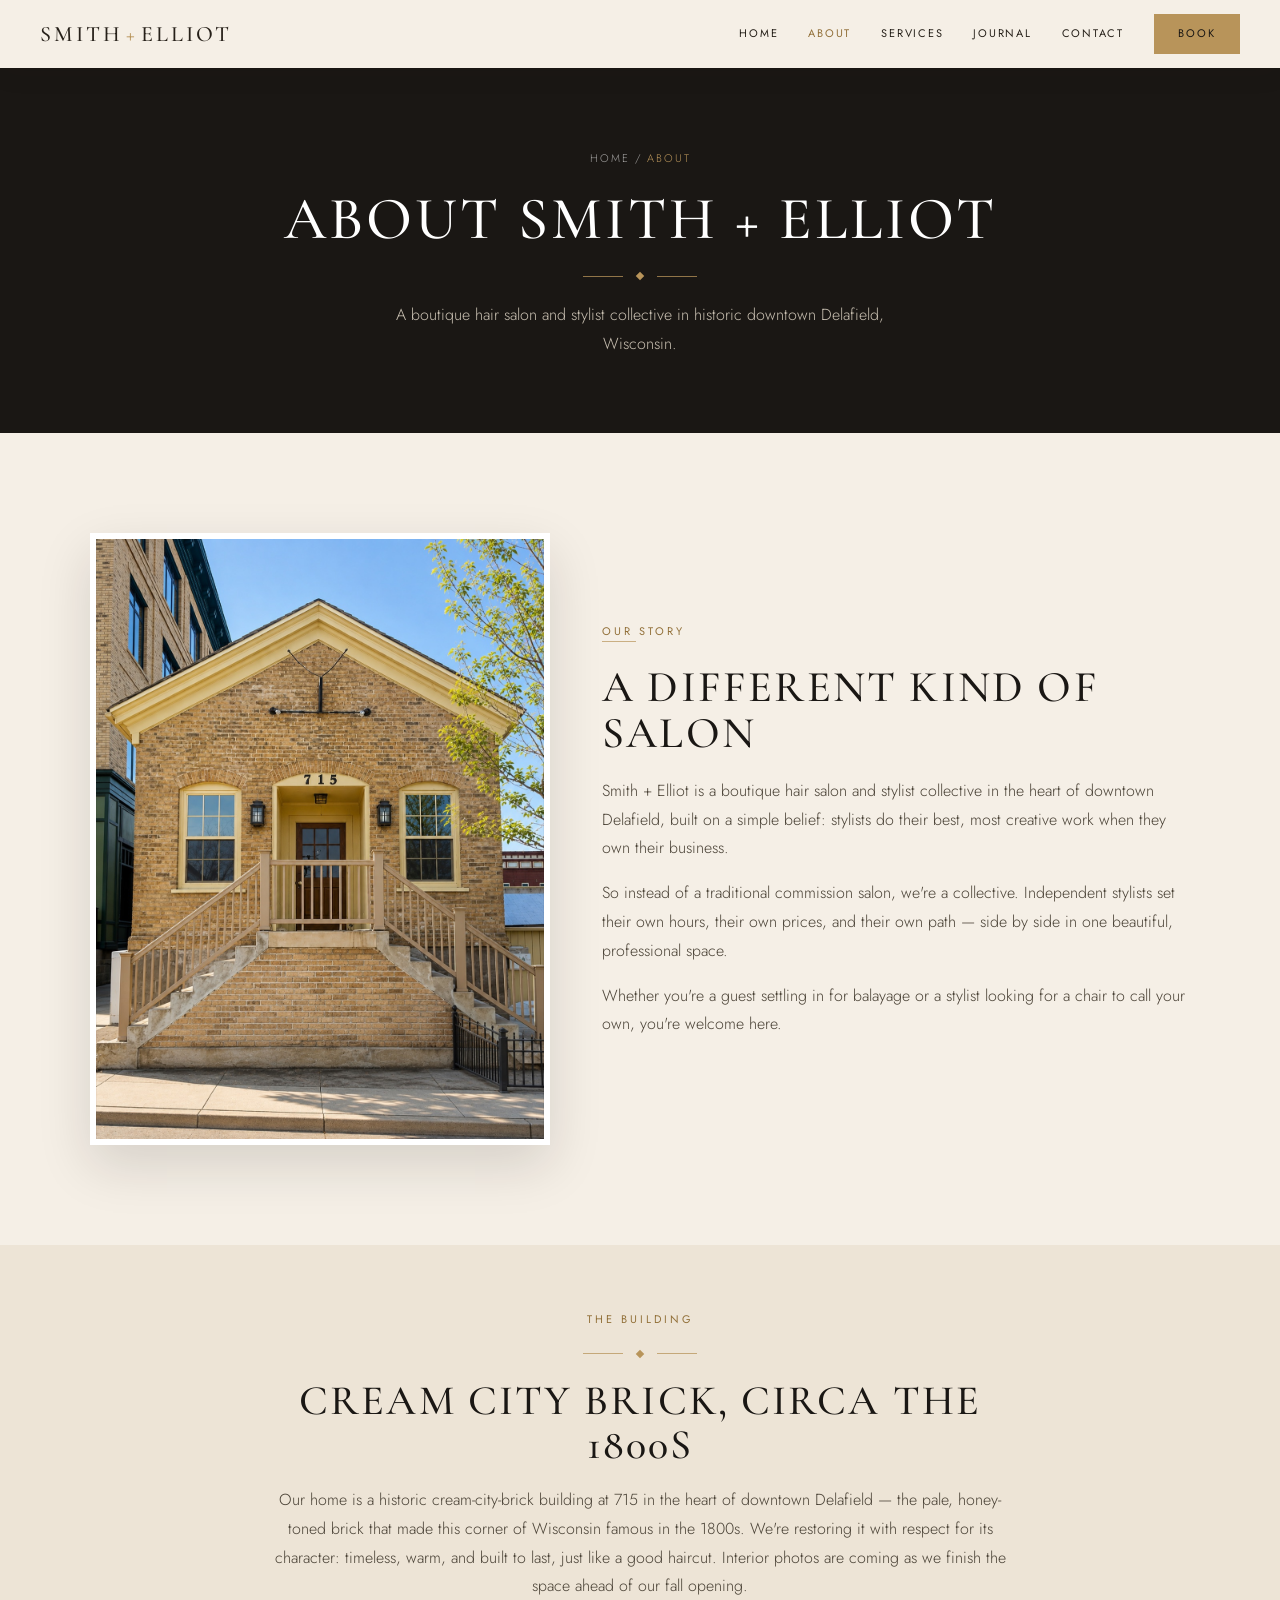
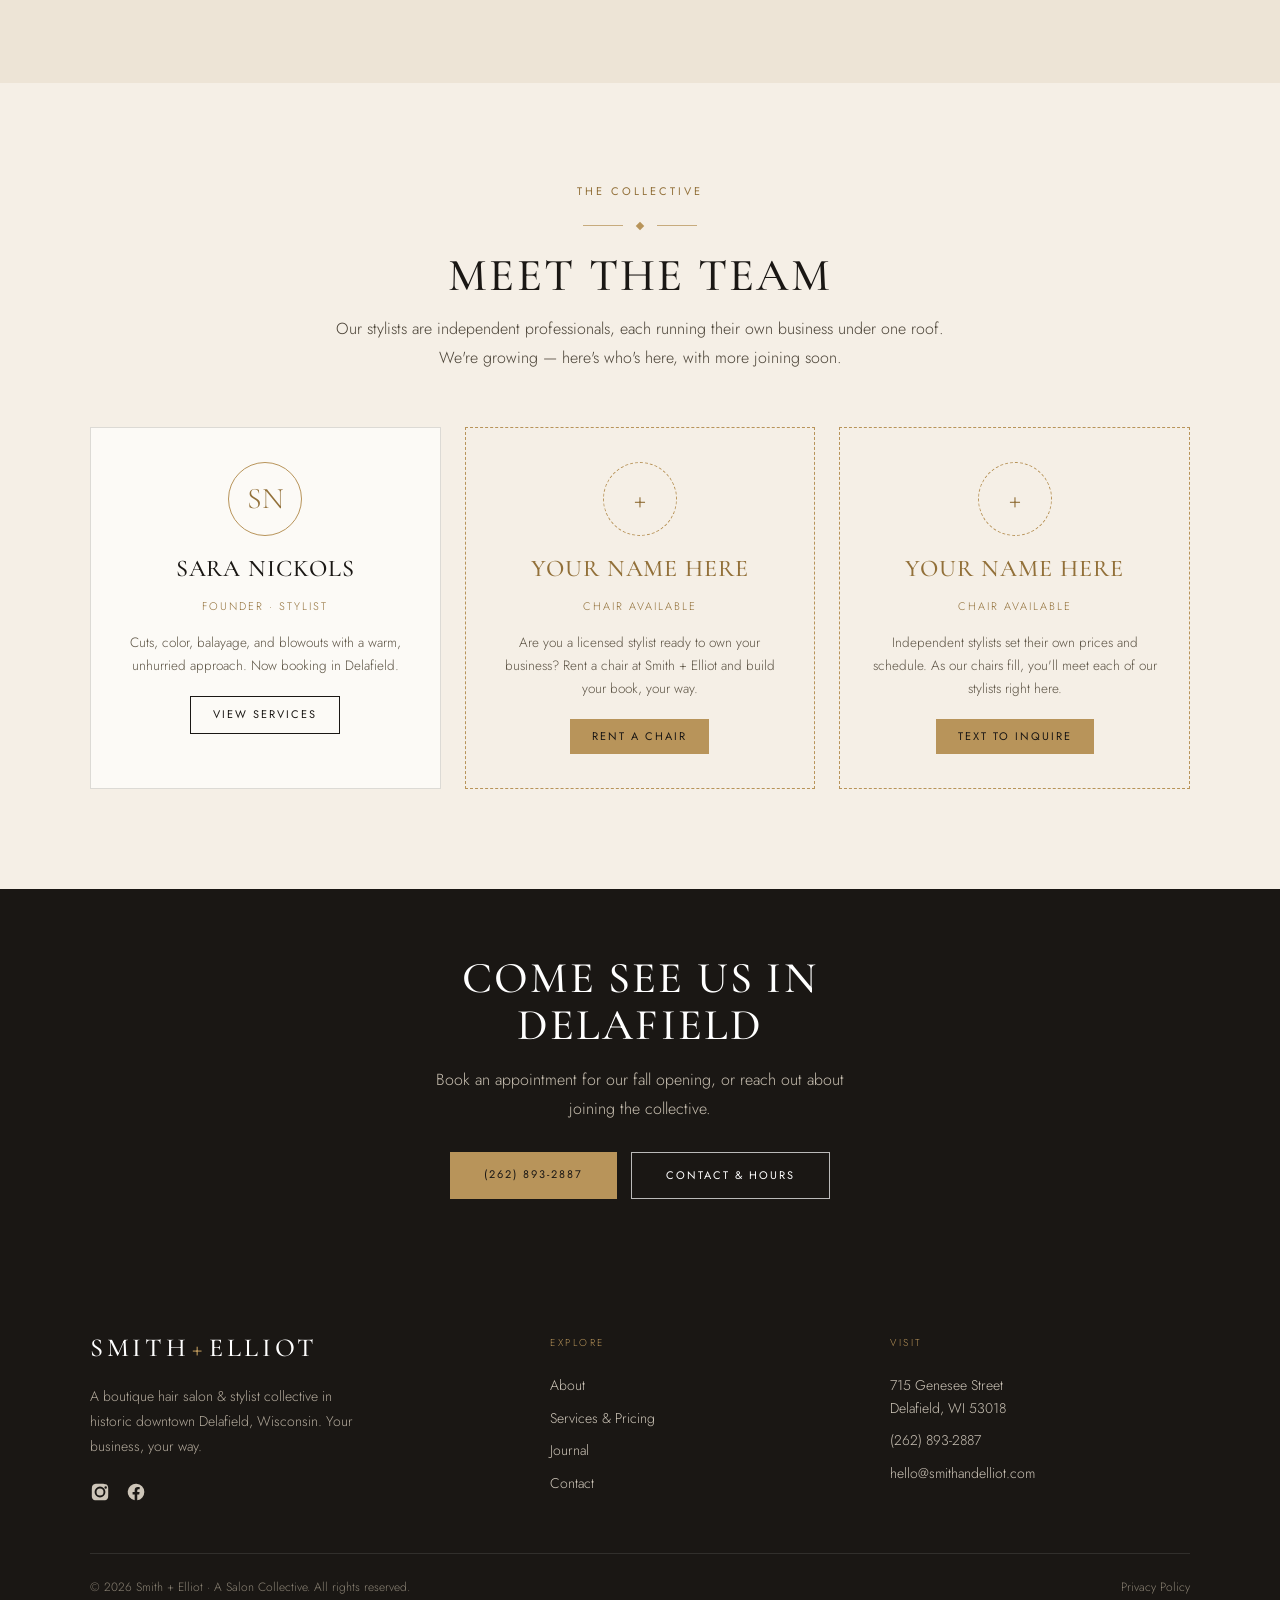
==== about.html @ cd4714ad "Launch Smith + Elliot salon website Boutique hair salon & stylist collective in Delafield, WI. - 6 p" ====
<!DOCTYPE html>
<html lang="en">
<head>
<meta charset="utf-8">
<meta name="viewport" content="width=device-width, initial-scale=1">

<title>About | Smith + Elliot Hair Salon &amp; Collective, Delafield WI</title>
<meta name="description" content="Meet Smith + Elliot, a hair salon &amp; stylist collective in downtown Delafield, WI. Founder Sara Nickols on the historic building, the vision, and renting a chair.">
<link rel="canonical" href="https://smithandelliot.com/about.html">
<meta name="theme-color" content="#1A1714">

<meta property="og:type" content="website">
<meta property="og:site_name" content="Smith + Elliot">
<meta property="og:title" content="About Smith + Elliot | Delafield Hair Salon &amp; Collective">
<meta property="og:description" content="Founder Sara Nickols on building a stylist collective in a restored 1800s cream-city-brick building in downtown Delafield, WI.">
<meta property="og:url" content="https://smithandelliot.com/about.html">
<meta property="og:image" content="https://smithandelliot.com/photos/salon-building-delafield.jpg">
<meta name="twitter:card" content="summary_large_image">
<meta name="twitter:title" content="About Smith + Elliot | Delafield Hair Salon">
<meta name="twitter:description" content="A stylist collective in a restored historic building in downtown Delafield, WI.">
<meta name="twitter:image" content="https://smithandelliot.com/photos/salon-building-delafield.jpg">

<link rel="icon" href="data:image/svg+xml,%3Csvg xmlns='http://www.w3.org/2000/svg' viewBox='0 0 32 32'%3E%3Crect width='32' height='32' fill='%231A1714'/%3E%3Ctext x='16' y='23' font-family='Georgia,serif' font-size='20' fill='%23B8945A' text-anchor='middle'%3ES%3C/text%3E%3C/svg%3E">

<link rel="preconnect" href="https://fonts.googleapis.com">
<link rel="preconnect" href="https://fonts.gstatic.com" crossorigin>
<link href="https://fonts.googleapis.com/css2?family=Cormorant+Garamond:ital,wght@0,400;0,500;0,600;1,400;1,500&family=Jost:wght@300;400;500&display=swap" rel="stylesheet">
<link rel="stylesheet" href="styles.css">

<script type="application/ld+json">
{ "@context":"https://schema.org","@type":"BreadcrumbList","itemListElement":[
  {"@type":"ListItem","position":1,"name":"Home","item":"https://smithandelliot.com/"},
  {"@type":"ListItem","position":2,"name":"About","item":"https://smithandelliot.com/about.html"}]}
</script>
<script type="application/ld+json">
{ "@context":"https://schema.org","@type":"AboutPage",
  "mainEntity":{"@type":"HairSalon","name":"Smith + Elliot","url":"https://smithandelliot.com/",
    "description":"A boutique hair salon and stylist collective in historic downtown Delafield, WI."}}
</script>

<style>
  .page-hero { background:var(--black); color:#fff; text-align:center; padding:150px 0 74px; }
</style>
</head>
<body>
<a href="#main" class="skip-link">Skip to content</a>

<!-- NAV -->
<nav id="site-nav" class="solid" aria-label="Primary">
  <a href="index.html" class="wordmark" style="font-size:22px;" aria-label="Smith and Elliot home">Smith<span class="plus">+</span>Elliot</a>
  <div class="desktop-nav" style="display:flex; align-items:center; gap:30px;">
    <a href="index.html" class="nav-link">Home</a>
    <a href="about.html" class="nav-link active">About</a>
    <a href="services.html" class="nav-link">Services</a>
    <a href="blog.html" class="nav-link">Journal</a>
    <a href="contact.html" class="nav-link">Contact</a>
    <a href="contact.html" class="btn btn-gold" style="padding:11px 24px;">Book</a>
  </div>
  <button class="mobile-trigger hamburger nav-icon" onclick="toggleMenu()" aria-label="Open menu" style="display:none;"><span></span><span></span><span></span></button>
</nav>
<div id="mobile-menu">
  <button class="hamburger" onclick="closeMenu()" aria-label="Close menu" style="position:absolute; top:22px; right:22px;"><span style="transform:rotate(45deg) translate(3px,4px)"></span><span style="opacity:0"></span><span style="transform:rotate(-45deg) translate(3px,-4px)"></span></button>
  <a href="index.html" class="nav-link" onclick="closeMenu()">Home</a>
  <a href="about.html" class="nav-link" onclick="closeMenu()">About</a>
  <a href="services.html" class="nav-link" onclick="closeMenu()">Services</a>
  <a href="blog.html" class="nav-link" onclick="closeMenu()">Journal</a>
  <a href="contact.html" class="nav-link" onclick="closeMenu()">Contact</a>
  <a href="contact.html" class="btn btn-gold" onclick="closeMenu()">Book</a>
</div>

<main id="main">

<!-- PAGE HERO -->
<header class="page-hero">
  <div class="section-wrap">
    <nav aria-label="Breadcrumb" style="font-size:11px; letter-spacing:2px; text-transform:uppercase; color:rgba(255,255,255,0.6); margin-bottom:20px;">
      <a href="index.html" style="color:rgba(255,255,255,0.6); text-decoration:none;">Home</a> <span aria-hidden="true">/</span> <span aria-current="page" style="color:var(--gold);">About</span>
    </nav>
    <h1 class="display" style="font-size:clamp(34px,5.5vw,60px);">About Smith + Elliot</h1>
    <div class="diamond-rule center"><span class="dot"></span></div>
    <p style="max-width:56ch; margin:0 auto; color:#c9c0b2; font-size:16px; line-height:1.8;">A boutique hair salon and stylist collective in historic downtown Delafield, Wisconsin.</p>
  </div>
</header>

<!-- STORY -->
<section class="section-pad" style="background:var(--cream);">
  <div class="section-wrap">
    <div class="split-wrap fade-up">
      <div class="split-img" style="width:100%;">
        <img src="photos/salon-building-delafield.jpg" alt="The restored 1800s cream-city-brick building at 715 that houses Smith + Elliot salon in Delafield, WI" width="560" height="750" loading="lazy" style="width:100%; height:auto; border:6px solid #fff; box-shadow:0 20px 50px rgba(26,23,20,0.14);">
      </div>
      <div class="split-text">
        <span class="sup">Our Story</span>
        <div class="gold-rule"></div>
        <h2 class="display" style="font-size:clamp(28px,4vw,44px); color:var(--black);">A Different Kind of Salon</h2>
        <p class="lead" style="margin-top:20px;">Smith + Elliot is a boutique hair salon and stylist collective in the heart of downtown Delafield, built on a simple belief: stylists do their best, most creative work when they own their business.</p>
        <p class="lead">So instead of a traditional commission salon, we're a collective. Independent stylists set their own hours, their own prices, and their own path — side by side in one beautiful, professional space.</p>
        <p class="lead">Whether you're a guest settling in for balayage or a stylist looking for a chair to call your own, you're welcome here.</p>
      </div>
    </div>
  </div>
</section>

<!-- BUILDING / VISION -->
<section class="section-pad-sm" style="background:var(--cream-alt);">
  <div class="section-wrap fade-up" style="max-width:820px; text-align:center;">
    <span class="sup">The Building</span>
    <div class="diamond-rule center"><span class="dot"></span></div>
    <h2 class="display" style="font-size:clamp(26px,3.8vw,42px); color:var(--black);">Cream City Brick, Circa the 1800s</h2>
    <p class="lead" style="margin-top:18px;">Our home is a historic cream-city-brick building at 715 in the heart of downtown Delafield — the pale, honey-toned brick that made this corner of Wisconsin famous in the 1800s. We're restoring it with respect for its character: timeless, warm, and built to last, just like a good haircut. Interior photos are coming as we finish the space ahead of our fall opening.</p>
  </div>
</section>

<!-- MEET THE TEAM -->
<section class="section-pad" style="background:var(--cream);">
  <div class="section-wrap">
    <div style="text-align:center; max-width:640px; margin:0 auto 54px;" class="fade-up">
      <span class="sup">The Collective</span>
      <div class="diamond-rule center"><span class="dot"></span></div>
      <h2 class="display" style="font-size:clamp(28px,4.2vw,46px); color:var(--black);">Meet the Team</h2>
      <p class="lead" style="margin-top:16px;">Our stylists are independent professionals, each running their own business under one roof. We're growing — here's who's here, with more joining soon.</p>
    </div>
    <div class="team-grid fade-up">
      <div class="team-card">
        <div class="team-monogram">SN</div>
        <h3>Sara Nickols</h3>
        <span class="role">Founder · Stylist</span>
        <p>Cuts, color, balayage, and blowouts with a warm, unhurried approach. Now booking in Delafield.</p>
        <a href="services.html" class="btn btn-outline-dark" style="margin-top:18px; padding:9px 22px;">View Services</a>
      </div>
      <div class="team-card available">
        <div class="team-monogram" style="border-style:dashed;">+</div>
        <h3 style="color:var(--gold-deep);">Your Name Here</h3>
        <span class="role">Chair Available</span>
        <p>Are you a licensed stylist ready to own your business? Rent a chair at Smith + Elliot and build your book, your way.</p>
        <a href="index.html#chairs" class="btn btn-gold" style="margin-top:18px; padding:9px 22px;">Rent a Chair</a>
      </div>
      <div class="team-card available">
        <div class="team-monogram" style="border-style:dashed;">+</div>
        <h3 style="color:var(--gold-deep);">Your Name Here</h3>
        <span class="role">Chair Available</span>
        <p>Independent stylists set their own prices and schedule. As our chairs fill, you'll meet each of our stylists right here.</p>
        <a href="tel:+12628932887" class="btn btn-gold" style="margin-top:18px; padding:9px 22px;">Text to Inquire</a>
      </div>
    </div>
  </div>
</section>

<!-- CTA -->
<section class="section-pad-sm" style="background:var(--black); color:#e7e0d3; text-align:center;">
  <div class="section-wrap fade-up" style="max-width:680px;">
    <h2 class="display" style="font-size:clamp(26px,4vw,44px); color:#fff;">Come See Us in Delafield</h2>
    <p style="color:#c9c0b2; font-size:16px; line-height:1.85; margin:16px auto 28px; max-width:50ch;">Book an appointment for our fall opening, or reach out about joining the collective.</p>
    <div style="display:flex; gap:14px; flex-wrap:wrap; justify-content:center;">
      <a href="tel:+12628932887" class="btn btn-gold">(262) 893-2887</a>
      <a href="contact.html" class="btn btn-outline-white">Contact &amp; Hours</a>
    </div>
  </div>
</section>

</main>

<!-- FOOTER -->
<footer class="site-footer">
  <div class="section-wrap" style="padding-top:70px; padding-bottom:40px;">
    <div class="footer-grid">
      <div>
        <span class="wordmark" style="font-size:26px; color:#fff;">Smith<span class="plus">+</span>Elliot</span>
        <p style="margin-top:20px; font-size:14px; line-height:1.8; color:#b3aa9c; max-width:34ch;">A boutique hair salon &amp; stylist collective in historic downtown Delafield, Wisconsin. Your business, your way.</p>
        <div style="display:flex; gap:16px; margin-top:22px;">
          <a href="https://www.instagram.com/" target="_blank" rel="noopener" aria-label="Instagram"><svg width="20" height="20" viewBox="0 0 24 24" fill="currentColor"><path d="M12 2.2c3.2 0 3.6 0 4.9.07 1.2.06 1.8.25 2.2.42.6.22 1 .48 1.4.9.4.4.7.8.9 1.4.17.4.36 1 .42 2.2.06 1.3.07 1.7.07 4.9s0 3.6-.07 4.9c-.06 1.2-.25 1.8-.42 2.2-.22.6-.48 1-.9 1.4-.4.4-.8.7-1.4.9-.4.17-1 .36-2.2.42-1.3.06-1.7.07-4.9.07s-3.6 0-4.9-.07c-1.2-.06-1.8-.25-2.2-.42-.6-.22-1-.48-1.4-.9-.4-.4-.7-.8-.9-1.4-.17-.4-.36-1-.42-2.2C2.2 15.6 2.2 15.2 2.2 12s0-3.6.07-4.9c.06-1.2.25-1.8.42-2.2.22-.6.48-1 .9-1.4.4-.4.8-.7 1.4-.9.4-.17 1-.36 2.2-.42C8.4 2.2 8.8 2.2 12 2.2Zm0 3.3A6.5 6.5 0 1 0 18.5 12 6.5 6.5 0 0 0 12 5.5Zm0 10.7A4.2 4.2 0 1 1 16.2 12 4.2 4.2 0 0 1 12 16.2Zm6.8-11a1.5 1.5 0 1 0 1.5 1.5 1.5 1.5 0 0 0-1.5-1.5Z"/></svg></a>
          <a href="https://www.facebook.com/" target="_blank" rel="noopener" aria-label="Facebook"><svg width="20" height="20" viewBox="0 0 24 24" fill="currentColor"><path d="M22 12a10 10 0 1 0-11.6 9.9v-7H7.9V12h2.5V9.8c0-2.5 1.5-3.9 3.8-3.9 1.1 0 2.2.2 2.2.2v2.5h-1.3c-1.2 0-1.6.75-1.6 1.5V12h2.8l-.45 2.9h-2.35v7A10 10 0 0 0 22 12Z"/></svg></a>
        </div>
      </div>
      <div>
        <div class="footer-heading">Explore</div>
        <a href="about.html" class="footer-link">About</a>
        <a href="services.html" class="footer-link">Services &amp; Pricing</a>
        <a href="blog.html" class="footer-link">Journal</a>
        <a href="contact.html" class="footer-link">Contact</a>
      </div>
      <div>
        <div class="footer-heading">Visit</div>
        <a href="https://maps.google.com/?q=715+Genesee+Street+Delafield+WI+53018" target="_blank" rel="noopener" class="footer-link">715 Genesee Street<br>Delafield, WI 53018</a>
        <a href="tel:+12628932887" class="footer-link">(262) 893-2887</a>
        <a href="mailto:hello@smithandelliot.com" class="footer-link">hello@smithandelliot.com</a>
      </div>
    </div>
    <div style="border-top:1px solid rgba(255,255,255,0.1); margin-top:44px; padding-top:24px; display:flex; flex-wrap:wrap; gap:12px; justify-content:space-between; font-size:12px; color:#8a8274;">
      <span>© 2026 Smith + Elliot · A Salon Collective. All rights reserved.</span>
      <a href="privacy.html" style="color:#8a8274;">Privacy Policy</a>
    </div>
  </div>
</footer>

<script src="main.js"></script>
</body>
</html>
---- styles.css ----
/* ═══════════════════════════════════════════════════════════
   SMITH + ELLIOT — A Salon Collective · Delafield, WI
   Shared stylesheet. Palette: black + antique gold + warm cream,
   forest green secondary. Fonts: Cormorant Garamond + Jost.
   ═══════════════════════════════════════════════════════════ */

/* ═══ TOKENS ═══ */
:root {
  --black:     #1A1714;  /* warm near-black — sign panel, nav, footer */
  --ink:       #262019;  /* body text (warm charcoal) */
  --gold:      #B8945A;  /* antique brushed gold — accents, rules */
  --gold-deep: #927039;  /* darker gold for text on light (contrast) */
  --forest:    #2C4034;  /* deep forest green — secondary dark sections */
  --navy:      #1E2A44;  /* classic navy — tertiary accent */
  --cream:     #F5EFE6;  /* warm cream page background */
  --cream-alt: #EDE4D6;  /* slightly deeper cream for alt sections */
  --brick:     #A9714B;  /* earthy terracotta accent (sparing) */
  --muted:     #837A6C;  /* muted taupe */
  --line:      rgba(26,23,20,0.14);
  --white:     #FCFAF6;
}

/* ═══ RESET ═══ */
*, *::before, *::after { box-sizing: border-box; }
html { scroll-behavior: smooth; }
body {
  font-family: 'Jost', sans-serif;
  font-weight: 300;
  color: var(--ink);
  overflow-x: hidden;
  margin: 0;
  background: var(--cream);
  line-height: 1.6;
}
img { max-width: 100%; display: block; }
a { color: inherit; }

/* Visible focus for keyboard users (a11y) */
a:focus-visible, button:focus-visible {
  outline: 2px solid var(--gold);
  outline-offset: 3px;
}

/* ═══ TYPOGRAPHY ═══ */
.sup {
  font-family: 'Jost', sans-serif;
  font-weight: 400;
  font-size: 11px;
  text-transform: uppercase;
  letter-spacing: 3px;
  display: block;
  color: var(--gold-deep);
}
.display {
  font-family: 'Cormorant Garamond', serif;
  font-weight: 500;
  text-transform: uppercase;
  line-height: 1.06;
  letter-spacing: 0.05em;
  margin: 0;
}
.display-italic {
  font-family: 'Cormorant Garamond', serif;
  font-style: italic;
  font-weight: 400;
  line-height: 1.2;
  margin: 0;
}
.lead {
  font-size: 16px;
  line-height: 1.8;
  color: #4a4236;
}
p { margin: 0 0 1em; }

/* ═══ WORDMARK (text logo) ═══ */
.wordmark {
  font-family: 'Cormorant Garamond', serif;
  font-weight: 500;
  text-transform: uppercase;
  letter-spacing: 0.14em;
  line-height: 1;
  text-decoration: none;
  white-space: nowrap;
}
.wordmark .plus { color: var(--gold); font-weight: 500; padding: 0 0.12em; }
.wordmark small {
  display: block;
  font-family: 'Jost', sans-serif;
  font-weight: 400;
  font-size: 0.30em;
  letter-spacing: 0.42em;
  text-transform: uppercase;
  margin-top: 0.55em;
  text-indent: 0.42em;
  color: var(--gold-deep);
}

/* ═══ DIAMOND DIVIDER (brand motif ◆) ═══ */
.diamond-rule {
  display: flex;
  align-items: center;
  gap: 14px;
  margin: 22px 0;
}
.diamond-rule::before,
.diamond-rule::after {
  content: "";
  height: 1px;
  flex: 0 0 40px;
  background: var(--gold);
  opacity: 0.75;
}
.diamond-rule.center { justify-content: center; }
.diamond-rule .dot {
  width: 6px; height: 6px;
  background: var(--gold);
  transform: rotate(45deg);
  flex: 0 0 auto;
}
/* short standalone gold rule */
.gold-rule { width: 34px; height: 1px; background: var(--gold); opacity: 0.7; margin-bottom: 22px; }

/* ═══ BUTTONS ═══ */
.btn {
  display: inline-block;
  font-family: 'Jost', sans-serif;
  font-weight: 400;
  font-size: 11px;
  text-transform: uppercase;
  letter-spacing: 2px;
  padding: 14px 34px;
  transition: all 0.22s ease;
  cursor: pointer;
  text-decoration: none;
  border: none;
  border-radius: 0;
}
.btn-dark          { background: var(--black); color: #fff; }
.btn-dark:hover    { background: #000; }
.btn-gold          { background: var(--gold); color: var(--black); }
.btn-gold:hover    { background: #a37f45; color: #fff; }
.btn-forest        { background: var(--forest); color: #fff; }
.btn-forest:hover  { background: #223226; }
.btn-outline-dark  { border: 1.5px solid var(--black); color: var(--black); }
.btn-outline-dark:hover { background: var(--black); color: #fff; }
.btn-outline-gold  { border: 1.5px solid var(--gold); color: var(--gold-deep); }
.btn-outline-gold:hover { background: var(--gold); color: var(--black); }
.btn-outline-white { border: 1.5px solid rgba(255,255,255,0.7); color: #fff; }
.btn-outline-white:hover { background: #fff; color: var(--black); }

/* ═══ NAV ═══ */
.nav-link {
  font-family: 'Jost', sans-serif;
  font-weight: 400;
  font-size: 11px;
  text-transform: uppercase;
  letter-spacing: 0.16em;
  color: var(--ink);
  text-decoration: none;
  transition: color 0.2s;
}
.nav-link:hover, .nav-link.active { color: var(--gold-deep); }

/* ═══ SERVICE CARD ═══ */
.service-card {
  background: var(--white);
  padding: 30px 26px;
  border: 1px solid var(--line);
  transition: border-color 0.25s, box-shadow 0.25s, transform 0.25s;
}
.service-card:hover {
  border-color: var(--gold);
  box-shadow: 0 14px 34px rgba(26,23,20,0.09);
  transform: translateY(-3px);
}
.service-card h3 {
  font-family: 'Cormorant Garamond', serif;
  font-weight: 500;
  font-size: 21px;
  text-transform: uppercase;
  letter-spacing: 0.05em;
  color: var(--black);
  margin: 0 0 10px;
}
.service-card p {
  font-family: 'Jost', sans-serif;
  font-weight: 300;
  font-size: 13.5px;
  line-height: 1.75;
  color: #5c5344;
  margin: 0;
}

/* ═══ PRICE LIST ═══ */
.price-list { list-style: none; margin: 0; padding: 0; }
.price-row {
  display: flex;
  align-items: baseline;
  gap: 10px;
  padding: 13px 0;
  border-bottom: 1px solid var(--line);
}
.price-row .name {
  font-family: 'Jost', sans-serif;
  font-weight: 400;
  font-size: 15px;
  color: var(--ink);
}
.price-row .dots { flex: 1; border-bottom: 1px dotted rgba(26,23,20,0.28); transform: translateY(-4px); }
.price-row .price {
  font-family: 'Cormorant Garamond', serif;
  font-weight: 600;
  font-size: 20px;
  color: var(--gold-deep);
  white-space: nowrap;
}
.price-note { font-size: 12.5px; color: var(--muted); font-style: italic; margin-top: 14px; }

/* ═══ FEATURE LIST (gold diamond bullets) ═══ */
.feature-list { list-style: none; margin: 0; padding: 0; }
.feature-list li {
  position: relative;
  padding: 0 0 14px 26px;
  font-size: 15px;
  line-height: 1.6;
}
.feature-list li::before {
  content: "";
  position: absolute;
  left: 2px; top: 9px;
  width: 7px; height: 7px;
  background: var(--gold);
  transform: rotate(45deg);
}

/* ═══ STYLIST / TEAM CARD ═══ */
.team-grid {
  display: grid;
  grid-template-columns: 1fr;
  gap: 24px;
}
@media (min-width: 640px) { .team-grid { grid-template-columns: repeat(2, 1fr); } }
@media (min-width: 960px) { .team-grid { grid-template-columns: repeat(3, 1fr); } }
.team-card {
  background: var(--white);
  border: 1px solid var(--line);
  padding: 34px 26px;
  text-align: center;
}
.team-card.available {
  background: transparent;
  border: 1px dashed var(--gold);
}
.team-card h3 {
  font-family: 'Cormorant Garamond', serif;
  font-weight: 500;
  font-size: 24px;
  text-transform: uppercase;
  letter-spacing: 0.04em;
  color: var(--black);
  margin: 14px 0 4px;
}
.team-card .role { font-size: 11px; text-transform: uppercase; letter-spacing: 2px; color: var(--gold-deep); }
.team-card p { font-size: 13.5px; line-height: 1.7; color: #5c5344; margin: 14px 0 0; }
.team-monogram {
  width: 74px; height: 74px; margin: 0 auto;
  border: 1px solid var(--gold);
  display: flex; align-items: center; justify-content: center;
  font-family: 'Cormorant Garamond', serif; font-size: 30px; color: var(--gold-deep);
  border-radius: 50%;
}

/* ═══ MARQUEE ═══ */
@keyframes marquee { 0% { transform: translateX(0) } 100% { transform: translateX(-50%) } }
.marquee-track { display: flex; white-space: nowrap; animation: marquee 30s linear infinite; }
.marquee-item {
  font-family: 'Cormorant Garamond', serif;
  font-weight: 400;
  font-style: italic;
  font-size: 16px;
  text-transform: uppercase;
  letter-spacing: 2px;
  padding: 0 22px;
  color: var(--gold);
}
.marquee-item .sep { color: rgba(184,148,90,0.5); }

/* ═══ ANIMATIONS ═══ */
@keyframes bounce-y {
  0%,100% { transform: translateX(-50%) translateY(0) }
  50%     { transform: translateX(-50%) translateY(8px) }
}
.fade-up { opacity: 0; transform: translateY(24px); transition: opacity 0.7s ease, transform 0.7s ease; }
.fade-up.visible { opacity: 1; transform: translateY(0); }
@media (prefers-reduced-motion: reduce) {
  .fade-up { opacity: 1; transform: none; transition: none; }
  .marquee-track { animation: none; }
  html { scroll-behavior: auto; }
}

/* ═══ SECTION SHELL ═══ */
.section-wrap { max-width: 1180px; margin: 0 auto; padding: 0 40px; }
.section-pad { padding: 100px 0; }
.section-pad-sm { padding: 66px 0; }
@media (max-width: 640px) {
  .section-wrap { padding: 0 22px; }
  .section-pad { padding: 68px 0; }
}

/* ═══ FLEX SPLIT (image + text) ═══ */
.split-wrap { display: flex; flex-direction: column; gap: 52px; align-items: flex-start; }
@media (min-width: 768px) {
  .split-wrap { flex-direction: row; align-items: center; }
  .split-wrap.reverse { flex-direction: row-reverse; }
  .split-img { max-width: 460px !important; flex-shrink: 0; }
  .split-text { flex: 1; }
}

/* ═══ GALLERY GRID ═══ */
.gallery-grid { display: grid; grid-template-columns: repeat(2, 1fr); gap: 8px; }
@media (min-width: 640px) { .gallery-grid { grid-template-columns: repeat(3, 1fr); } }
.gallery-item { aspect-ratio: 1; overflow: hidden; background: var(--cream-alt); }
.gallery-item img { width: 100%; height: 100%; object-fit: cover; transition: transform 0.5s ease; }
.gallery-item:hover img { transform: scale(1.05); }

/* ═══ RESPONSIVE NAV ═══ */
@media (max-width: 860px) {
  .desktop-nav { display: none !important; }
  .mobile-trigger { display: flex !important; }
}
@media (min-width: 861px) {
  .mobile-trigger { display: none !important; }
  #mobile-menu { display: none !important; }
}

/* ═══ SCREEN-READER ONLY ═══ */
.sr-only {
  position: absolute; width: 1px; height: 1px;
  padding: 0; margin: -1px; overflow: hidden;
  clip: rect(0,0,0,0); white-space: nowrap; border: 0;
}
.skip-link {
  position: absolute; left: 12px; top: -46px;
  background: var(--black); color: #fff; padding: 10px 18px;
  font-family: 'Jost', sans-serif; font-size: 12px; letter-spacing: 1px;
  text-transform: uppercase; text-decoration: none; z-index: 300;
  transition: top 0.2s;
}
.skip-link:focus { top: 12px; }

/* ═══ SITE NAV ═══ */
#site-nav {
  position: fixed; top: 0; left: 0; right: 0; z-index: 200;
  display: flex; align-items: center; justify-content: space-between;
  padding: 20px 40px;
  transition: background 0.3s ease, padding 0.3s ease, box-shadow 0.3s ease;
  background: transparent;
}
#site-nav.scrolled, #site-nav.solid {
  background: var(--cream);
  box-shadow: 0 1px 0 var(--line), 0 8px 24px rgba(26,23,20,0.06);
  padding-top: 14px; padding-bottom: 14px;
}
/* Light text when transparent over a dark hero */
#site-nav.over-hero .nav-link,
#site-nav.over-hero .wordmark { color: #fff; }
#site-nav.over-hero .wordmark small { color: rgba(255,255,255,0.75); }
#site-nav.over-hero .nav-icon { color: #fff; }
#site-nav.over-hero.scrolled .nav-link,
#site-nav.over-hero.scrolled .wordmark { color: var(--ink); }
#site-nav.over-hero.scrolled .wordmark small { color: var(--gold-deep); }
#site-nav.over-hero.scrolled .nav-icon { color: var(--ink); }
.nav-icon { color: var(--ink); transition: color 0.2s, opacity 0.2s; opacity: 0.85; }
.nav-icon:hover { opacity: 1; color: var(--gold-deep); }
.nav-spacer { height: 74px; }
@media (max-width: 640px) { #site-nav { padding: 16px 22px; } }

/* Mobile menu panel */
#mobile-menu {
  position: fixed; top: 0; left: 0; right: 0; bottom: 0; z-index: 199;
  background: var(--cream);
  display: none;
  flex-direction: column; align-items: center; justify-content: center; gap: 26px;
  padding: 40px;
}
#mobile-menu a.nav-link { font-size: 15px; letter-spacing: 0.2em; }
.hamburger { background: none; border: none; cursor: pointer; padding: 6px; display: flex; flex-direction: column; gap: 5px; }
.hamburger span { width: 24px; height: 2px; background: currentColor; display: block; }

/* ═══ FOOTER ═══ */
.site-footer { background: var(--black); color: #cdc5b8; }
.site-footer a { color: #cdc5b8; text-decoration: none; transition: color 0.2s; }
.site-footer a:hover { color: var(--gold); }
.footer-grid { display: grid; grid-template-columns: 1fr; gap: 40px; }
@media (min-width: 768px) { .footer-grid { grid-template-columns: 1.4fr 1fr 1fr; } }
.footer-heading { font-family: 'Jost', sans-serif; font-size: 10px; text-transform: uppercase; letter-spacing: 2.5px; color: var(--gold); margin-bottom: 18px; }
.footer-link { display: block; font-size: 14px; padding: 5px 0; }

/* ═══ BLOG ARTICLE ═══ */
.article { max-width: 760px; margin: 0 auto; }
.article > p { font-size: 17px; line-height: 1.85; color: #3f382e; margin: 0 0 1.3em; }
.article h2 {
  font-family: 'Cormorant Garamond', serif; font-weight: 500;
  font-size: clamp(26px, 3.4vw, 34px); color: var(--black);
  letter-spacing: 0.01em; margin: 52px 0 6px;
}
.article h2 + .gold-rule { margin-bottom: 20px; }
.article h3 { font-family:'Jost',sans-serif; font-weight:500; font-size:18px; color:var(--black); margin:30px 0 8px; }
.article ul, .article ol { padding-left: 22px; margin: 0 0 1.3em; }
.article li { font-size: 17px; line-height: 1.8; color: #3f382e; margin-bottom: 8px; }
.article strong { color: var(--black); font-weight: 500; }
.article a { color: var(--gold-deep); text-decoration: underline; text-underline-offset: 2px; }
.article figure { margin: 32px 0; }
.article figure img { width: 100%; height: auto; border: 5px solid #fff; box-shadow: 0 16px 40px rgba(26,23,20,0.12); }
.article figcaption { font-size: 12px; color: var(--muted); font-style: italic; margin-top: 8px; text-align: center; }
.snippet-block {
  background: var(--cream-alt); border-left: 3px solid var(--gold);
  padding: 22px 26px; margin: 0 0 34px; font-size: 17px; line-height: 1.8; color: #3f382e;
}
.faq-item { border-bottom: 1px solid var(--line); padding: 22px 0; }
.faq-item h3 { margin: 0 0 8px; font-family:'Cormorant Garamond',serif; font-weight:600; font-size:21px; color:var(--black); }
.faq-item p { margin: 0; font-size: 16px; line-height: 1.8; color: #4a4236; }
.article-cta { background: var(--forest); color: #eae3d4; text-align: center; padding: 48px 30px; margin-top: 56px; }

/* ═══ CONTACT / DETAIL ROWS ═══ */
.detail-row { display: flex; gap: 16px; align-items: flex-start; padding: 18px 0; border-bottom: 1px solid var(--line); }
.detail-row .icon { color: var(--gold-deep); flex: 0 0 auto; margin-top: 2px; }
.detail-row .label { font-size: 10px; text-transform: uppercase; letter-spacing: 2px; color: var(--muted); margin-bottom: 3px; }
.detail-row a, .detail-row span { font-size: 16px; color: var(--ink); text-decoration: none; }
.detail-row a:hover { color: var(--gold-deep); }
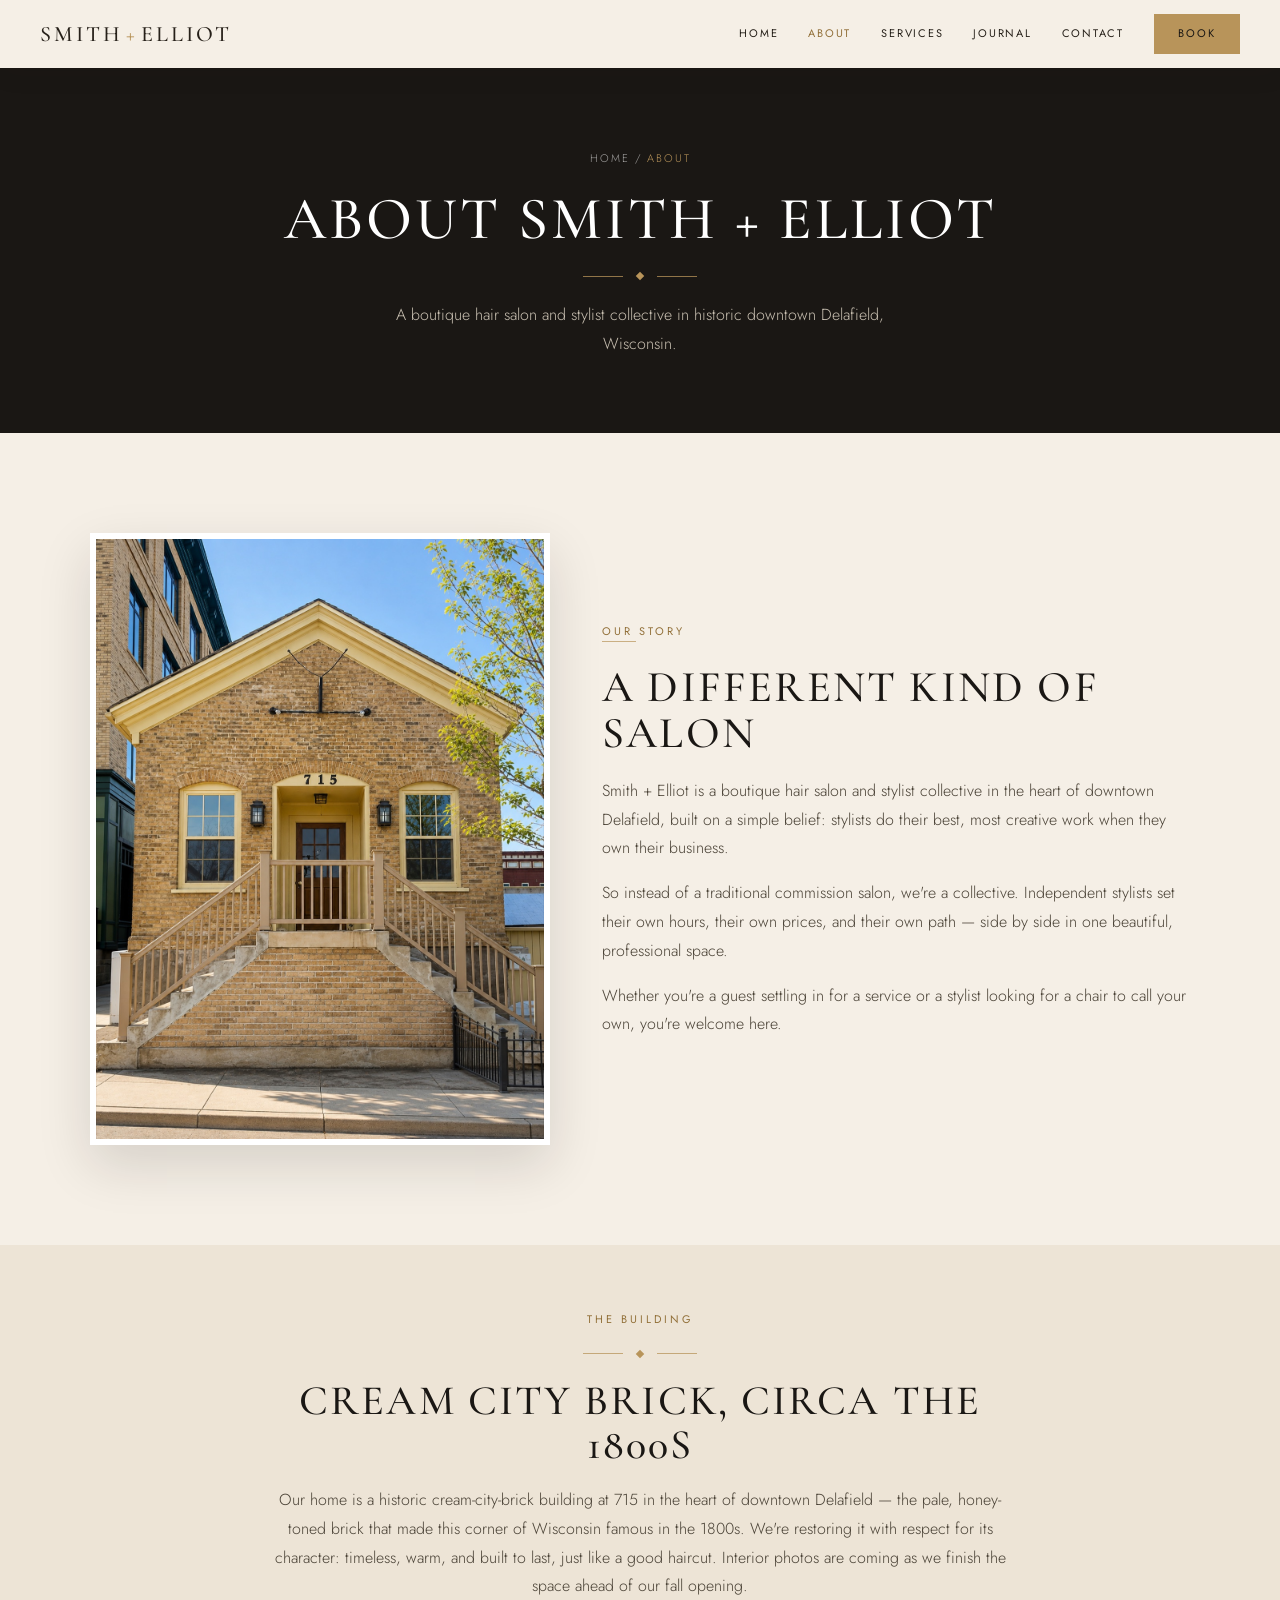
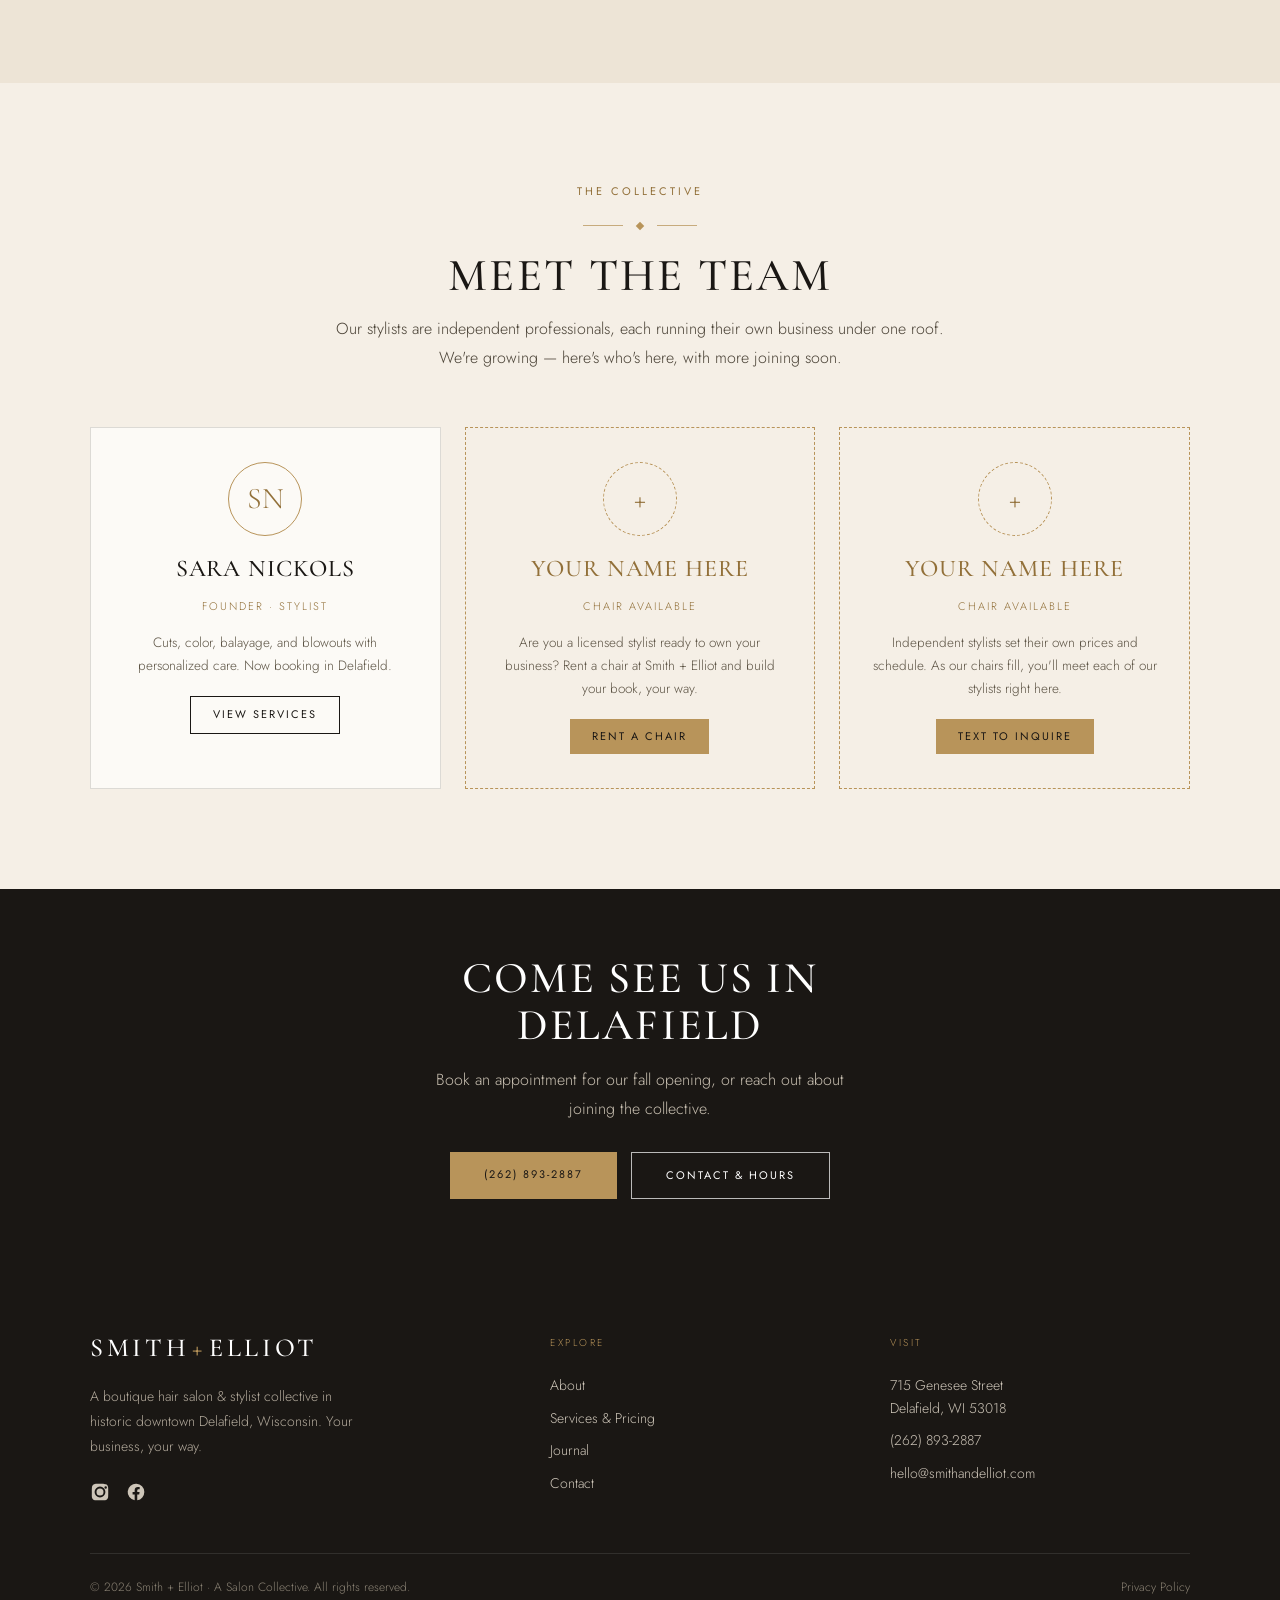
==== commit 23814cc9: "Client revisions: copy edits, new mobile banner, botanical motif - Our Story: 'fresh balayage' -> 'f" ====
--- a/about.html
+++ b/about.html
@@ -95,7 +95,7 @@
         <h2 class="display" style="font-size:clamp(28px,4vw,44px); color:var(--black);">A Different Kind of Salon</h2>
         <p class="lead" style="margin-top:20px;">Smith + Elliot is a boutique hair salon and stylist collective in the heart of downtown Delafield, built on a simple belief: stylists do their best, most creative work when they own their business.</p>
         <p class="lead">So instead of a traditional commission salon, we're a collective. Independent stylists set their own hours, their own prices, and their own path — side by side in one beautiful, professional space.</p>
-        <p class="lead">Whether you're a guest settling in for balayage or a stylist looking for a chair to call your own, you're welcome here.</p>
+        <p class="lead">Whether you're a guest settling in for a service or a stylist looking for a chair to call your own, you're welcome here.</p>
       </div>
     </div>
   </div>
@@ -125,7 +125,7 @@
         <div class="team-monogram">SN</div>
         <h3>Sara Nickols</h3>
         <span class="role">Founder · Stylist</span>
-        <p>Cuts, color, balayage, and blowouts with a warm, unhurried approach. Now booking in Delafield.</p>
+        <p>Cuts, color, balayage, and blowouts with personalized care. Now booking in Delafield.</p>
         <a href="services.html" class="btn btn-outline-dark" style="margin-top:18px; padding:9px 22px;">View Services</a>
       </div>
       <div class="team-card available">
@@ -168,7 +168,7 @@
         <span class="wordmark" style="font-size:26px; color:#fff;">Smith<span class="plus">+</span>Elliot</span>
         <p style="margin-top:20px; font-size:14px; line-height:1.8; color:#b3aa9c; max-width:34ch;">A boutique hair salon &amp; stylist collective in historic downtown Delafield, Wisconsin. Your business, your way.</p>
         <div style="display:flex; gap:16px; margin-top:22px;">
-          <a href="https://www.instagram.com/" target="_blank" rel="noopener" aria-label="Instagram"><svg width="20" height="20" viewBox="0 0 24 24" fill="currentColor"><path d="M12 2.2c3.2 0 3.6 0 4.9.07 1.2.06 1.8.25 2.2.42.6.22 1 .48 1.4.9.4.4.7.8.9 1.4.17.4.36 1 .42 2.2.06 1.3.07 1.7.07 4.9s0 3.6-.07 4.9c-.06 1.2-.25 1.8-.42 2.2-.22.6-.48 1-.9 1.4-.4.4-.8.7-1.4.9-.4.17-1 .36-2.2.42-1.3.06-1.7.07-4.9.07s-3.6 0-4.9-.07c-1.2-.06-1.8-.25-2.2-.42-.6-.22-1-.48-1.4-.9-.4-.4-.7-.8-.9-1.4-.17-.4-.36-1-.42-2.2C2.2 15.6 2.2 15.2 2.2 12s0-3.6.07-4.9c.06-1.2.25-1.8.42-2.2.22-.6.48-1 .9-1.4.4-.4.8-.7 1.4-.9.4-.17 1-.36 2.2-.42C8.4 2.2 8.8 2.2 12 2.2Zm0 3.3A6.5 6.5 0 1 0 18.5 12 6.5 6.5 0 0 0 12 5.5Zm0 10.7A4.2 4.2 0 1 1 16.2 12 4.2 4.2 0 0 1 12 16.2Zm6.8-11a1.5 1.5 0 1 0 1.5 1.5 1.5 1.5 0 0 0-1.5-1.5Z"/></svg></a>
+          <a href="https://www.instagram.com/smithandelliot_saloncollective/" target="_blank" rel="noopener" aria-label="Instagram"><svg width="20" height="20" viewBox="0 0 24 24" fill="currentColor"><path d="M12 2.2c3.2 0 3.6 0 4.9.07 1.2.06 1.8.25 2.2.42.6.22 1 .48 1.4.9.4.4.7.8.9 1.4.17.4.36 1 .42 2.2.06 1.3.07 1.7.07 4.9s0 3.6-.07 4.9c-.06 1.2-.25 1.8-.42 2.2-.22.6-.48 1-.9 1.4-.4.4-.8.7-1.4.9-.4.17-1 .36-2.2.42-1.3.06-1.7.07-4.9.07s-3.6 0-4.9-.07c-1.2-.06-1.8-.25-2.2-.42-.6-.22-1-.48-1.4-.9-.4-.4-.7-.8-.9-1.4-.17-.4-.36-1-.42-2.2C2.2 15.6 2.2 15.2 2.2 12s0-3.6.07-4.9c.06-1.2.25-1.8.42-2.2.22-.6.48-1 .9-1.4.4-.4.8-.7 1.4-.9.4-.17 1-.36 2.2-.42C8.4 2.2 8.8 2.2 12 2.2Zm0 3.3A6.5 6.5 0 1 0 18.5 12 6.5 6.5 0 0 0 12 5.5Zm0 10.7A4.2 4.2 0 1 1 16.2 12 4.2 4.2 0 0 1 12 16.2Zm6.8-11a1.5 1.5 0 1 0 1.5 1.5 1.5 1.5 0 0 0-1.5-1.5Z"/></svg></a>
           <a href="https://www.facebook.com/" target="_blank" rel="noopener" aria-label="Facebook"><svg width="20" height="20" viewBox="0 0 24 24" fill="currentColor"><path d="M22 12a10 10 0 1 0-11.6 9.9v-7H7.9V12h2.5V9.8c0-2.5 1.5-3.9 3.8-3.9 1.1 0 2.2.2 2.2.2v2.5h-1.3c-1.2 0-1.6.75-1.6 1.5V12h2.8l-.45 2.9h-2.35v7A10 10 0 0 0 22 12Z"/></svg></a>
         </div>
       </div>
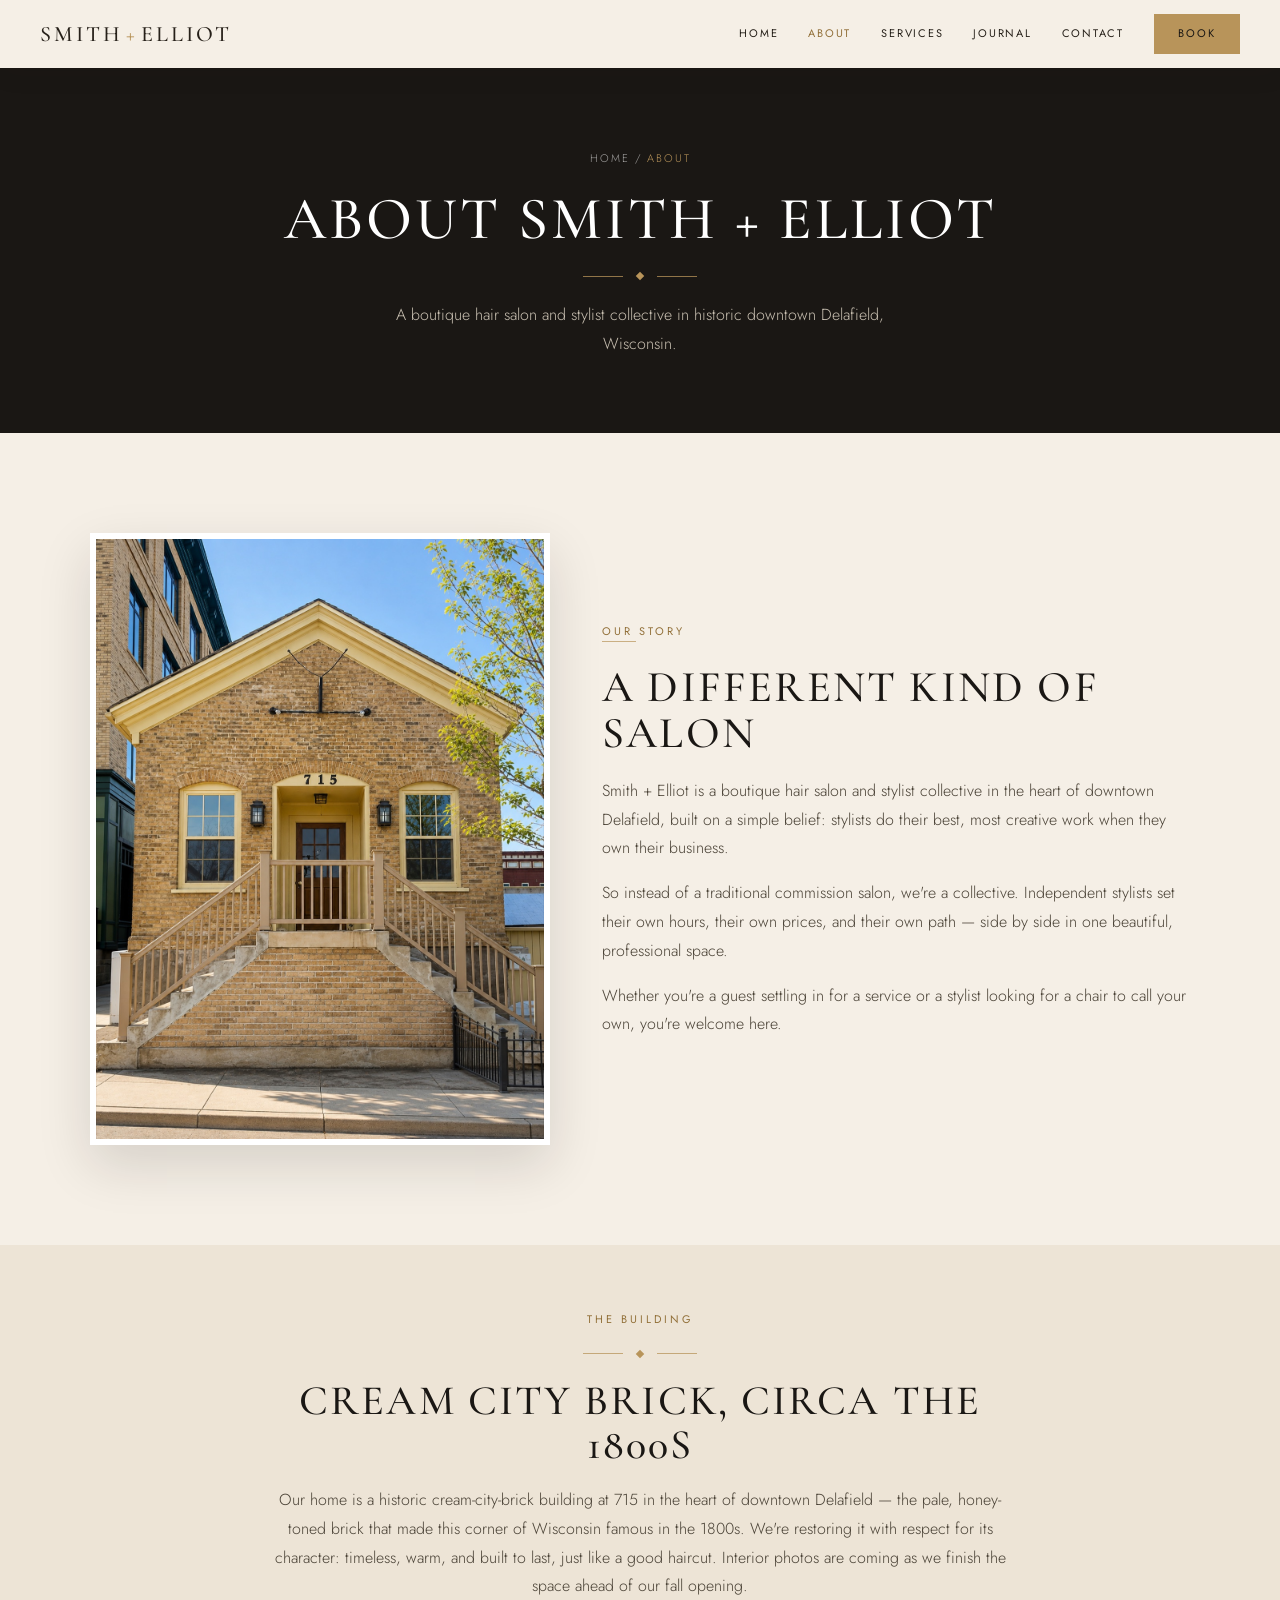
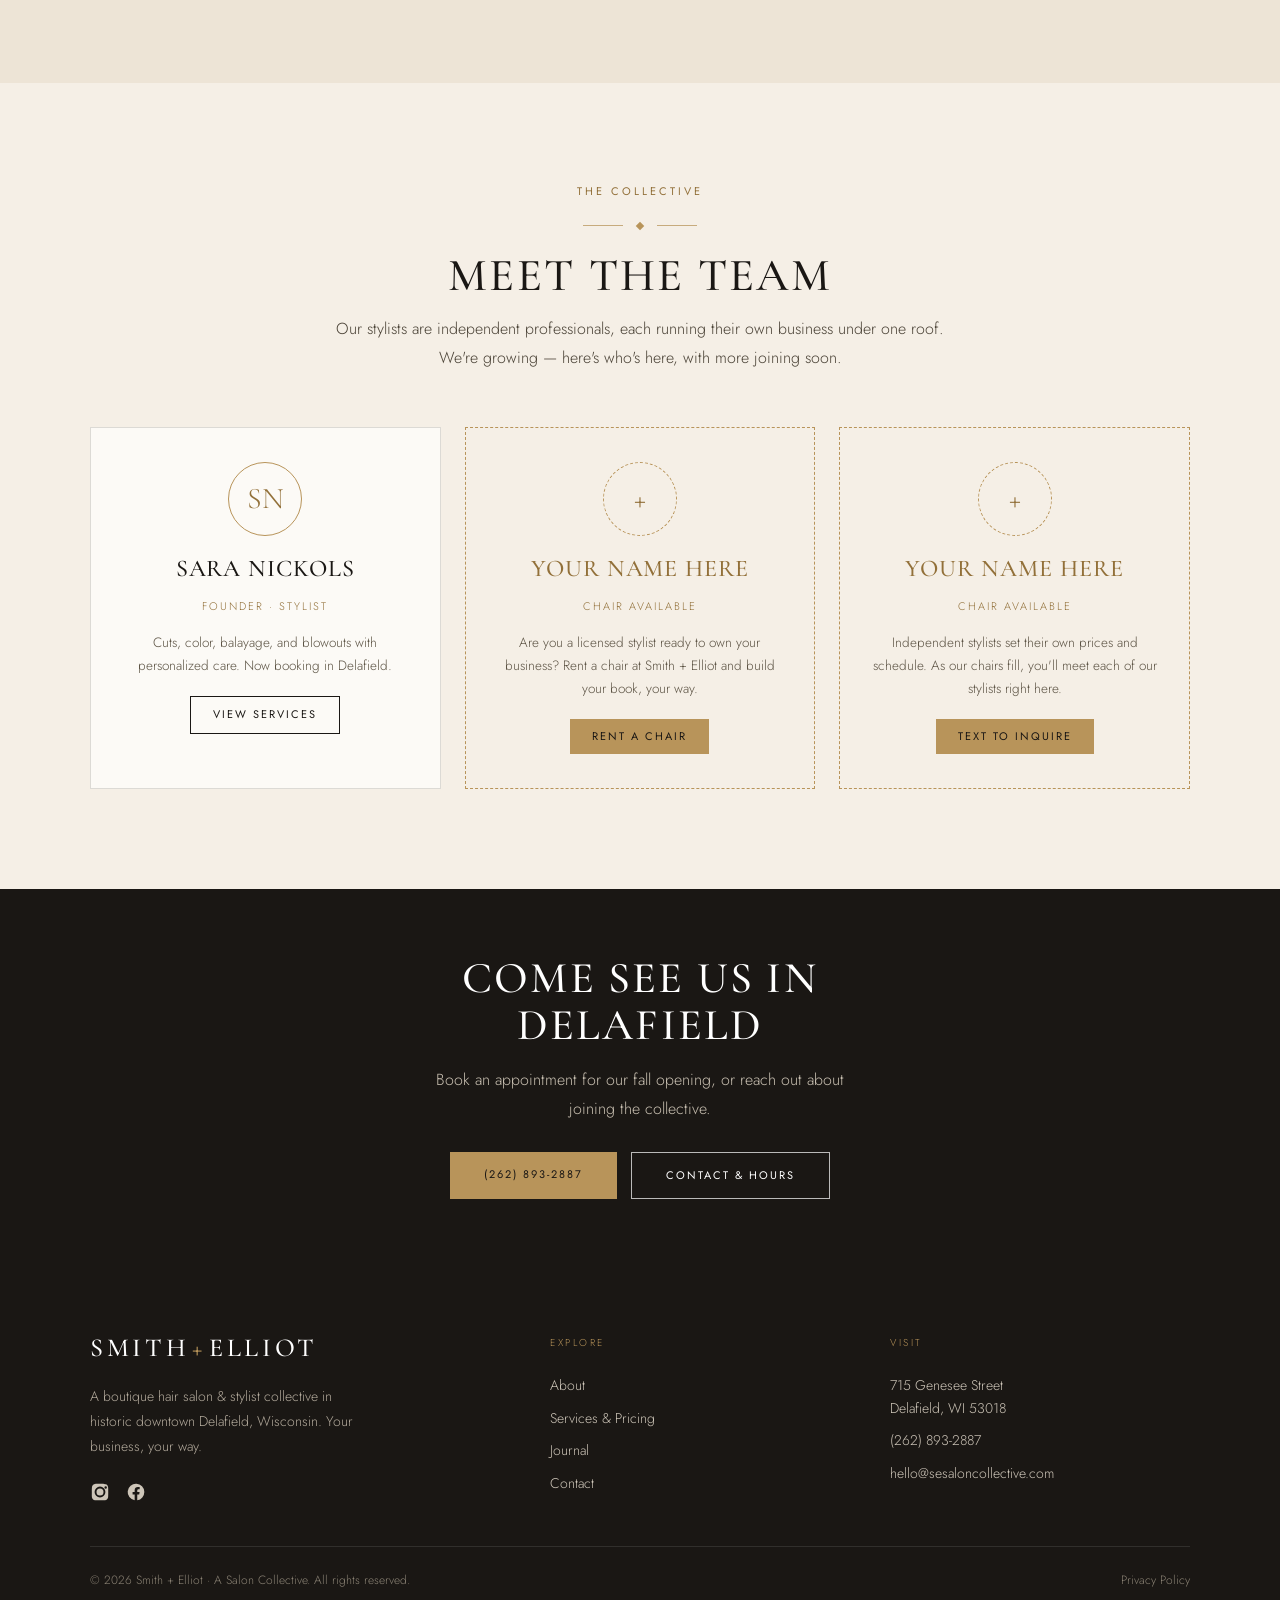
==== commit cbaab717: "Point the site at the real domain: sesaloncollective.com Client registered sesaloncollective.com via" ====
--- a/about.html
+++ b/about.html
@@ -6,19 +6,19 @@
 
 <title>About | Smith + Elliot Hair Salon &amp; Collective, Delafield WI</title>
 <meta name="description" content="Meet Smith + Elliot, a hair salon &amp; stylist collective in downtown Delafield, WI. Founder Sara Nickols on the historic building, the vision, and renting a chair.">
-<link rel="canonical" href="https://smithandelliot.com/about.html">
+<link rel="canonical" href="https://sesaloncollective.com/about.html">
 <meta name="theme-color" content="#1A1714">
 
 <meta property="og:type" content="website">
 <meta property="og:site_name" content="Smith + Elliot">
 <meta property="og:title" content="About Smith + Elliot | Delafield Hair Salon &amp; Collective">
 <meta property="og:description" content="Founder Sara Nickols on building a stylist collective in a restored 1800s cream-city-brick building in downtown Delafield, WI.">
-<meta property="og:url" content="https://smithandelliot.com/about.html">
-<meta property="og:image" content="https://smithandelliot.com/photos/salon-building-delafield.jpg">
+<meta property="og:url" content="https://sesaloncollective.com/about.html">
+<meta property="og:image" content="https://sesaloncollective.com/photos/salon-building-delafield.jpg">
 <meta name="twitter:card" content="summary_large_image">
 <meta name="twitter:title" content="About Smith + Elliot | Delafield Hair Salon">
 <meta name="twitter:description" content="A stylist collective in a restored historic building in downtown Delafield, WI.">
-<meta name="twitter:image" content="https://smithandelliot.com/photos/salon-building-delafield.jpg">
+<meta name="twitter:image" content="https://sesaloncollective.com/photos/salon-building-delafield.jpg">
 
 <link rel="icon" href="data:image/svg+xml,%3Csvg xmlns='http://www.w3.org/2000/svg' viewBox='0 0 32 32'%3E%3Crect width='32' height='32' fill='%231A1714'/%3E%3Ctext x='16' y='23' font-family='Georgia,serif' font-size='20' fill='%23B8945A' text-anchor='middle'%3ES%3C/text%3E%3C/svg%3E">
 
@@ -29,12 +29,12 @@
 
 <script type="application/ld+json">
 { "@context":"https://schema.org","@type":"BreadcrumbList","itemListElement":[
-  {"@type":"ListItem","position":1,"name":"Home","item":"https://smithandelliot.com/"},
-  {"@type":"ListItem","position":2,"name":"About","item":"https://smithandelliot.com/about.html"}]}
+  {"@type":"ListItem","position":1,"name":"Home","item":"https://sesaloncollective.com/"},
+  {"@type":"ListItem","position":2,"name":"About","item":"https://sesaloncollective.com/about.html"}]}
 </script>
 <script type="application/ld+json">
 { "@context":"https://schema.org","@type":"AboutPage",
-  "mainEntity":{"@type":"HairSalon","name":"Smith + Elliot","url":"https://smithandelliot.com/",
+  "mainEntity":{"@type":"HairSalon","name":"Smith + Elliot","url":"https://sesaloncollective.com/",
     "description":"A boutique hair salon and stylist collective in historic downtown Delafield, WI."}}
 </script>
 
@@ -56,16 +56,23 @@
     <a href="contact.html" class="nav-link">Contact</a>
     <a href="contact.html" class="btn btn-gold" style="padding:11px 24px;">Book</a>
   </div>
-  <button class="mobile-trigger hamburger nav-icon" onclick="toggleMenu()" aria-label="Open menu" style="display:none;"><span></span><span></span><span></span></button>
+  <div class="mobile-actions">
+    <a class="mobile-social nav-icon" href="https://www.instagram.com/smithandelliot_saloncollective/" target="_blank" rel="noopener" aria-label="Instagram"><svg width="19" height="19" viewBox="0 0 24 24" fill="currentColor"><path d="M12 2.2c3.2 0 3.6 0 4.9.07 1.2.06 1.8.25 2.2.42.6.22 1 .48 1.4.9.4.4.7.8.9 1.4.17.4.36 1 .42 2.2.06 1.3.07 1.7.07 4.9s0 3.6-.07 4.9c-.06 1.2-.25 1.8-.42 2.2-.22.6-.48 1-.9 1.4-.4.4-.8.7-1.4.9-.4.17-1 .36-2.2.42-1.3.06-1.7.07-4.9.07s-3.6 0-4.9-.07c-1.2-.06-1.8-.25-2.2-.42-.6-.22-1-.48-1.4-.9-.4-.4-.7-.8-.9-1.4-.17-.4-.36-1-.42-2.2C2.2 15.6 2.2 15.2 2.2 12s0-3.6.07-4.9c.06-1.2.25-1.8.42-2.2.22-.6.48-1 .9-1.4.4-.4.8-.7 1.4-.9.4-.17 1-.36 2.2-.42C8.4 2.2 8.8 2.2 12 2.2Zm0 3.3A6.5 6.5 0 1 0 18.5 12 6.5 6.5 0 0 0 12 5.5Zm0 10.7A4.2 4.2 0 1 1 16.2 12 4.2 4.2 0 0 1 12 16.2Zm6.8-11a1.5 1.5 0 1 0 1.5 1.5 1.5 1.5 0 0 0-1.5-1.5Z"/></svg></a>
+    <button class="mobile-trigger hamburger nav-icon" data-menu-toggle aria-label="Open menu" aria-expanded="false" aria-controls="mobile-menu"><span></span><span></span><span></span></button>
+  </div>
 </nav>
 <div id="mobile-menu">
-  <button class="hamburger" onclick="closeMenu()" aria-label="Close menu" style="position:absolute; top:22px; right:22px;"><span style="transform:rotate(45deg) translate(3px,4px)"></span><span style="opacity:0"></span><span style="transform:rotate(-45deg) translate(3px,-4px)"></span></button>
-  <a href="index.html" class="nav-link" onclick="closeMenu()">Home</a>
-  <a href="about.html" class="nav-link" onclick="closeMenu()">About</a>
-  <a href="services.html" class="nav-link" onclick="closeMenu()">Services</a>
-  <a href="blog.html" class="nav-link" onclick="closeMenu()">Journal</a>
-  <a href="contact.html" class="nav-link" onclick="closeMenu()">Contact</a>
-  <a href="contact.html" class="btn btn-gold" onclick="closeMenu()">Book</a>
+  <button class="hamburger" data-menu-close aria-label="Close menu" style="position:absolute; top:22px; right:22px;"><span style="transform:rotate(45deg) translate(3px,4px)"></span><span style="opacity:0"></span><span style="transform:rotate(-45deg) translate(3px,-4px)"></span></button>
+  <a href="index.html" class="nav-link">Home</a>
+  <a href="about.html" class="nav-link">About</a>
+  <a href="services.html" class="nav-link">Services</a>
+  <a href="blog.html" class="nav-link">Journal</a>
+  <a href="contact.html" class="nav-link">Contact</a>
+  <a href="contact.html" class="btn btn-gold">Book</a>
+  <div class="menu-social">
+    <a href="https://www.instagram.com/smithandelliot_saloncollective/" target="_blank" rel="noopener" aria-label="Instagram"><svg width="22" height="22" viewBox="0 0 24 24" fill="currentColor"><path d="M12 2.2c3.2 0 3.6 0 4.9.07 1.2.06 1.8.25 2.2.42.6.22 1 .48 1.4.9.4.4.7.8.9 1.4.17.4.36 1 .42 2.2.06 1.3.07 1.7.07 4.9s0 3.6-.07 4.9c-.06 1.2-.25 1.8-.42 2.2-.22.6-.48 1-.9 1.4-.4.4-.8.7-1.4.9-.4.17-1 .36-2.2.42-1.3.06-1.7.07-4.9.07s-3.6 0-4.9-.07c-1.2-.06-1.8-.25-2.2-.42-.6-.22-1-.48-1.4-.9-.4-.4-.7-.8-.9-1.4-.17-.4-.36-1-.42-2.2C2.2 15.6 2.2 15.2 2.2 12s0-3.6.07-4.9c.06-1.2.25-1.8.42-2.2.22-.6.48-1 .9-1.4.4-.4.8-.7 1.4-.9.4-.17 1-.36 2.2-.42C8.4 2.2 8.8 2.2 12 2.2Zm0 3.3A6.5 6.5 0 1 0 18.5 12 6.5 6.5 0 0 0 12 5.5Zm0 10.7A4.2 4.2 0 1 1 16.2 12 4.2 4.2 0 0 1 12 16.2Zm6.8-11a1.5 1.5 0 1 0 1.5 1.5 1.5 1.5 0 0 0-1.5-1.5Z"/></svg></a>
+    <a href="https://www.facebook.com/" target="_blank" rel="noopener" aria-label="Facebook"><svg width="22" height="22" viewBox="0 0 24 24" fill="currentColor"><path d="M22 12a10 10 0 1 0-11.6 9.9v-7H7.9V12h2.5V9.8c0-2.5 1.5-3.9 3.8-3.9 1.1 0 2.2.2 2.2.2v2.5h-1.3c-1.2 0-1.6.75-1.6 1.5V12h2.8l-.45 2.9h-2.35v7A10 10 0 0 0 22 12Z"/></svg></a>
+  </div>
 </div>
 
 <main id="main">
@@ -183,7 +190,7 @@
         <div class="footer-heading">Visit</div>
         <a href="https://maps.google.com/?q=715+Genesee+Street+Delafield+WI+53018" target="_blank" rel="noopener" class="footer-link">715 Genesee Street<br>Delafield, WI 53018</a>
         <a href="tel:+12628932887" class="footer-link">(262) 893-2887</a>
-        <a href="mailto:hello@smithandelliot.com" class="footer-link">hello@smithandelliot.com</a>
+        <a href="mailto:hello@sesaloncollective.com" class="footer-link">hello@sesaloncollective.com</a>
       </div>
     </div>
     <div style="border-top:1px solid rgba(255,255,255,0.1); margin-top:44px; padding-top:24px; display:flex; flex-wrap:wrap; gap:12px; justify-content:space-between; font-size:12px; color:#8a8274;">
--- a/styles.css
+++ b/styles.css
@@ -271,21 +271,6 @@
   border-radius: 50%;
 }
 
-/* ═══ MARQUEE ═══ */
-@keyframes marquee { 0% { transform: translateX(0) } 100% { transform: translateX(-50%) } }
-.marquee-track { display: flex; white-space: nowrap; animation: marquee 30s linear infinite; }
-.marquee-item {
-  font-family: 'Cormorant Garamond', serif;
-  font-weight: 400;
-  font-style: italic;
-  font-size: 16px;
-  text-transform: uppercase;
-  letter-spacing: 2px;
-  padding: 0 22px;
-  color: var(--gold);
-}
-.marquee-item .sep { color: rgba(184,148,90,0.5); }
-
 /* ═══ ANIMATIONS ═══ */
 @keyframes bounce-y {
   0%,100% { transform: translateX(-50%) translateY(0) }
@@ -295,7 +280,6 @@
 .fade-up.visible { opacity: 1; transform: translateY(0); }
 @media (prefers-reduced-motion: reduce) {
   .fade-up { opacity: 1; transform: none; transition: none; }
-  .marquee-track { animation: none; }
   html { scroll-behavior: auto; }
 }
 
@@ -327,11 +311,13 @@
 /* ═══ RESPONSIVE NAV ═══ */
 @media (max-width: 860px) {
   .desktop-nav { display: none !important; }
-  .mobile-trigger { display: flex !important; }
+  /* !important: the base `.mobile-actions{display:none}` rule is declared later in this file */
+  .mobile-actions { display: flex !important; }
+  .mobile-trigger { display: flex; }
 }
 @media (min-width: 861px) {
-  .mobile-trigger { display: none !important; }
-  #mobile-menu { display: none !important; }
+  .mobile-actions { display: none !important; }
+  #mobile-menu, #mobile-menu.open { display: none !important; }
 }
 
 /* ═══ SCREEN-READER ONLY ═══ */
@@ -376,15 +362,27 @@
 .nav-spacer { height: 74px; }
 @media (max-width: 640px) { #site-nav { padding: 16px 22px; } }
 
-/* Mobile menu panel */
+/* Mobile menu panel — sits ABOVE the nav (z-index 200) so its close button is reachable */
 #mobile-menu {
-  position: fixed; top: 0; left: 0; right: 0; bottom: 0; z-index: 199;
+  position: fixed; top: 0; left: 0; right: 0; bottom: 0; z-index: 250;
   background: var(--cream);
   display: none;
   flex-direction: column; align-items: center; justify-content: center; gap: 26px;
   padding: 40px;
 }
+#mobile-menu.open { display: flex; }
+body.menu-open { overflow: hidden; }
 #mobile-menu a.nav-link { font-size: 15px; letter-spacing: 0.2em; }
+.menu-social { display: flex; gap: 22px; margin-top: 14px; color: var(--ink); }
+.menu-social a { color: var(--ink); opacity: 0.8; transition: opacity 0.2s, color 0.2s; }
+.menu-social a:hover { opacity: 1; color: var(--gold-deep); }
+
+/* Mobile action cluster (IG + hamburger), right side of the nav bar */
+.mobile-actions { display: none; align-items: center; gap: 16px; }
+/* Inline SVGs ride the text baseline, leaving descender space below that pushes
+   the icon visually high. Block-level removes it so icons center against the hamburger. */
+.nav-icon svg, .menu-social svg, .mobile-actions svg, .site-footer svg { display: block; }
+.mobile-actions .mobile-social { display: flex; align-items: center; }
 .hamburger { background: none; border: none; cursor: pointer; padding: 6px; display: flex; flex-direction: column; gap: 5px; }
 .hamburger span { width: 24px; height: 2px; background: currentColor; display: block; }
 
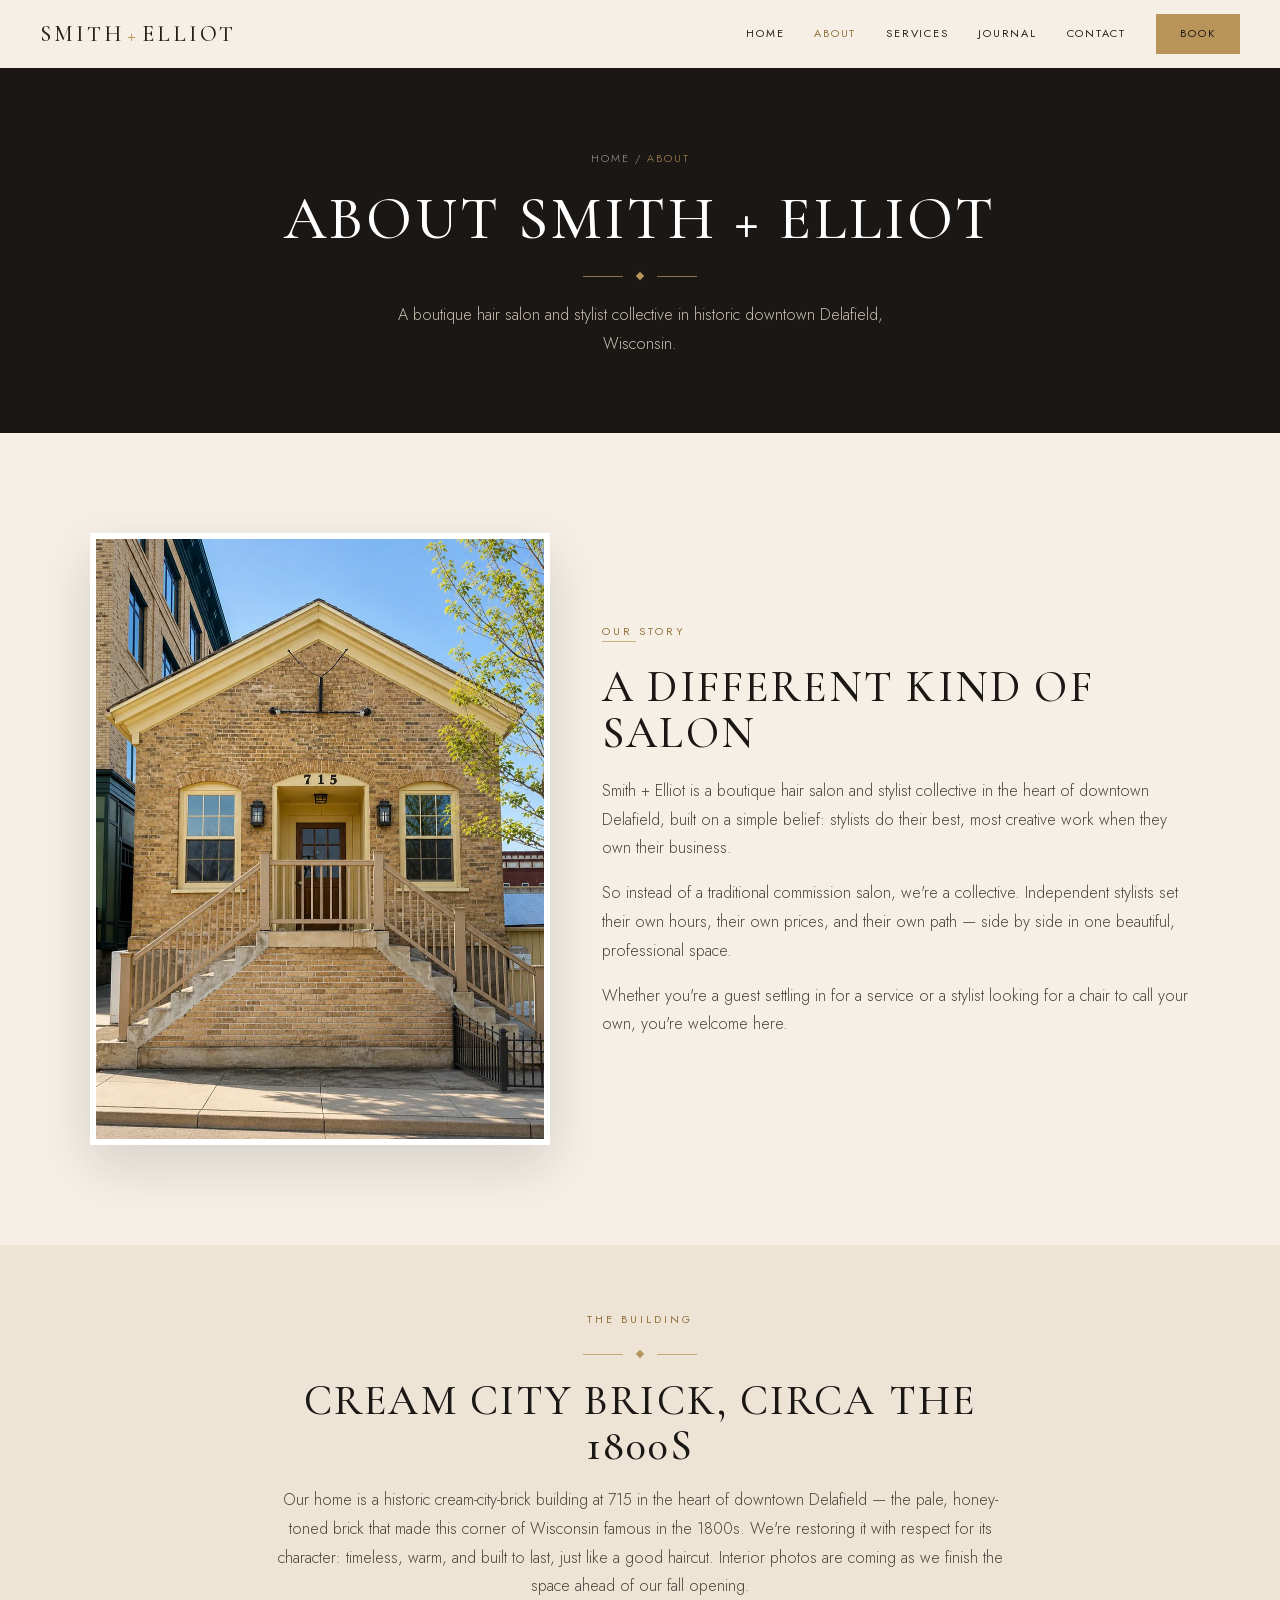
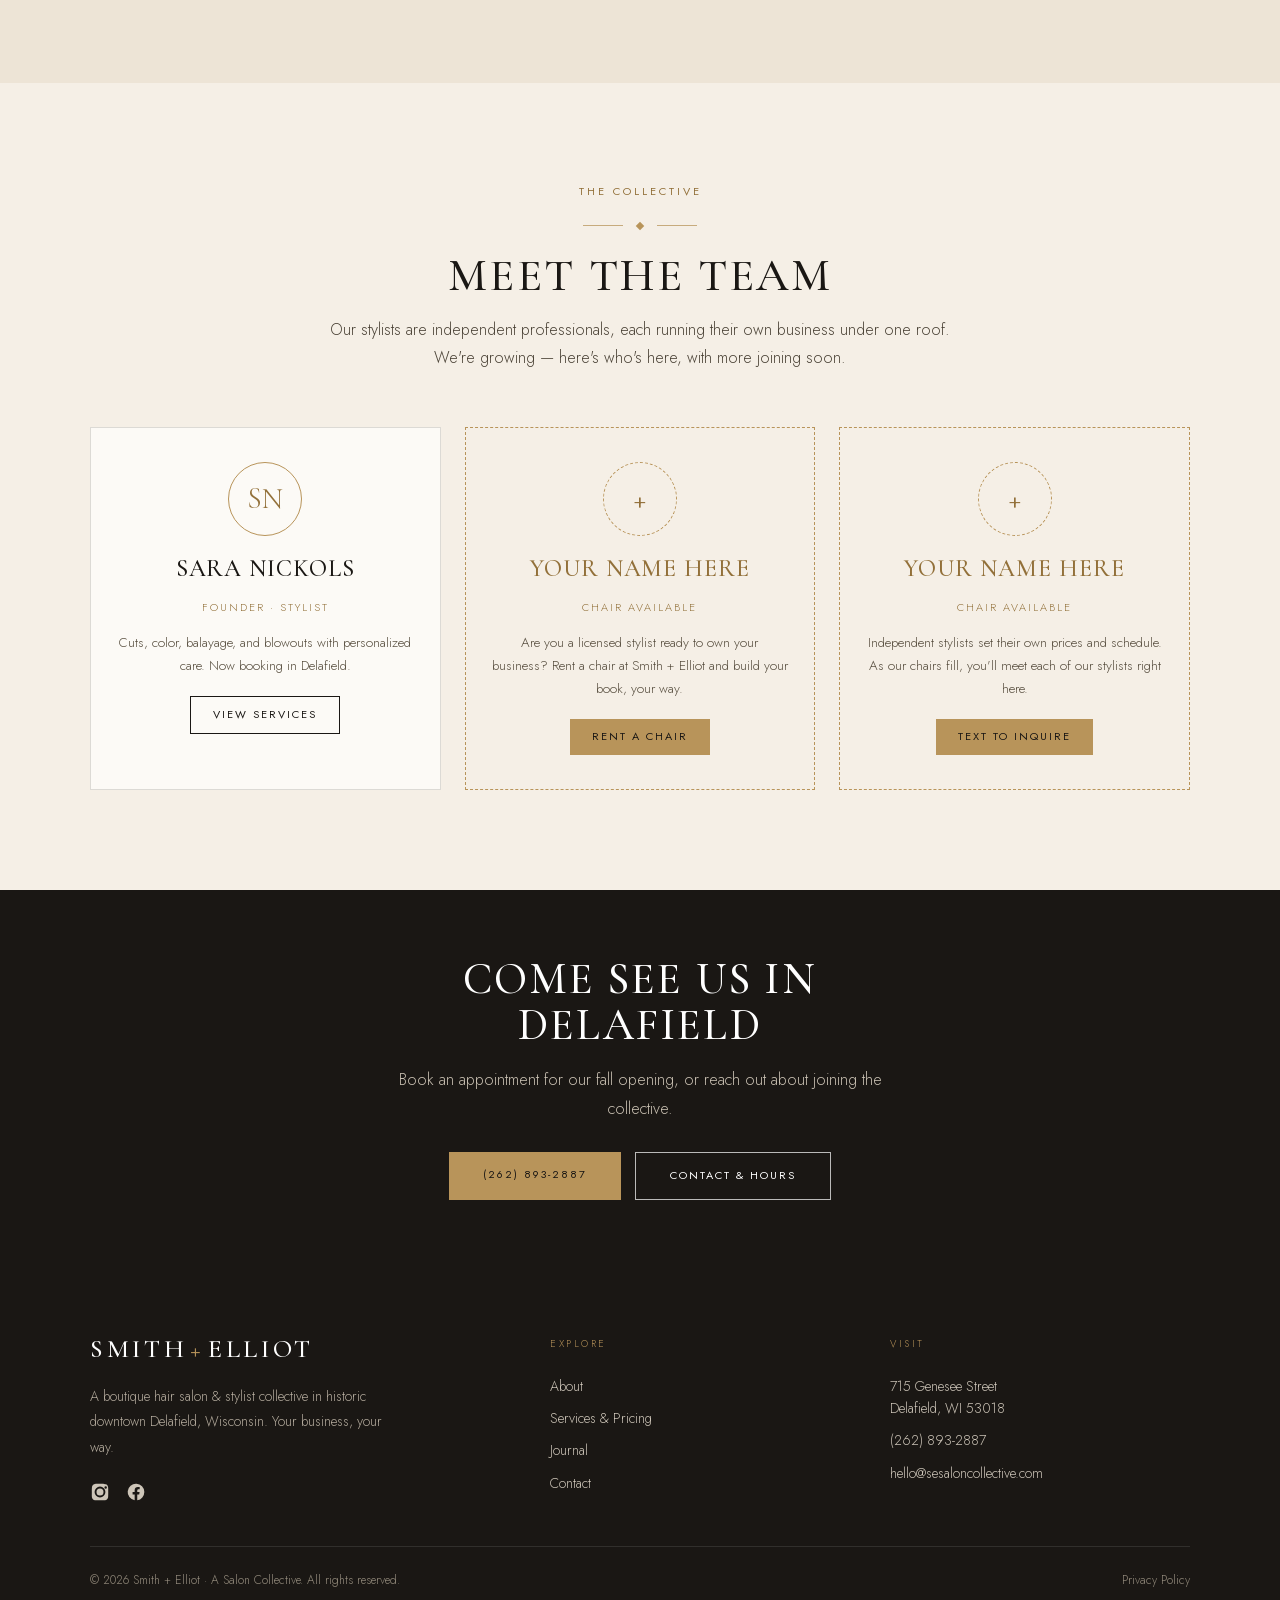
==== commit 438e2e93: "Perf: self-host fonts + WebP images (mobile LCP fix) Removes the two things dragging mobile LCP (was" ====
--- a/about.html
+++ b/about.html
@@ -22,9 +22,8 @@
 
 <link rel="icon" href="data:image/svg+xml,%3Csvg xmlns='http://www.w3.org/2000/svg' viewBox='0 0 32 32'%3E%3Crect width='32' height='32' fill='%231A1714'/%3E%3Ctext x='16' y='23' font-family='Georgia,serif' font-size='20' fill='%23B8945A' text-anchor='middle'%3ES%3C/text%3E%3C/svg%3E">
 
-<link rel="preconnect" href="https://fonts.googleapis.com">
-<link rel="preconnect" href="https://fonts.gstatic.com" crossorigin>
-<link href="https://fonts.googleapis.com/css2?family=Cormorant+Garamond:ital,wght@0,400;0,500;0,600;1,400;1,500&family=Jost:wght@300;400;500&display=swap" rel="stylesheet">
+<link rel="preload" href="fonts/cormorant-garamond-normal-latin.woff2" as="font" type="font/woff2" crossorigin>
+<link rel="preload" href="fonts/jost-normal-latin.woff2" as="font" type="font/woff2" crossorigin>
 <link rel="stylesheet" href="styles.css">
 
 <script type="application/ld+json">
@@ -94,7 +93,7 @@
   <div class="section-wrap">
     <div class="split-wrap fade-up">
       <div class="split-img" style="width:100%;">
-        <img src="photos/salon-building-delafield.jpg" alt="The restored 1800s cream-city-brick building at 715 that houses Smith + Elliot salon in Delafield, WI" width="560" height="750" loading="lazy" style="width:100%; height:auto; border:6px solid #fff; box-shadow:0 20px 50px rgba(26,23,20,0.14);">
+        <img src="photos/salon-building-delafield.webp" alt="The restored 1800s cream-city-brick building at 715 that houses Smith + Elliot salon in Delafield, WI" width="560" height="750" loading="lazy" style="width:100%; height:auto; border:6px solid #fff; box-shadow:0 20px 50px rgba(26,23,20,0.14);">
       </div>
       <div class="split-text">
         <span class="sup">Our Story</span>
--- a/styles.css
+++ b/styles.css
@@ -1,3 +1,54 @@
+/* ═══ SELF-HOSTED FONTS (was render-blocking Google Fonts) ═══
+   Variable woff2, latin + latin-ext, font-display:swap. */
+@font-face {
+  font-family: 'Cormorant Garamond';
+  font-style: italic;
+  font-weight: 300 700;
+  font-display: swap;
+  src: url('fonts/cormorant-garamond-italic-latin-ext.woff2') format('woff2');
+  unicode-range: U+0100-02BA, U+02BD-02C5, U+02C7-02CC, U+02CE-02D7, U+02DD-02FF, U+0304, U+0308, U+0329, U+1D00-1DBF, U+1E00-1E9F, U+1EF2-1EFF, U+2020, U+20A0-20AB, U+20AD-20C0, U+2113, U+2C60-2C7F, U+A720-A7FF;
+}
+@font-face {
+  font-family: 'Cormorant Garamond';
+  font-style: italic;
+  font-weight: 300 700;
+  font-display: swap;
+  src: url('fonts/cormorant-garamond-italic-latin.woff2') format('woff2');
+  unicode-range: U+0000-00FF, U+0131, U+0152-0153, U+02BB-02BC, U+02C6, U+02DA, U+02DC, U+0304, U+0308, U+0329, U+2000-206F, U+20AC, U+2122, U+2191, U+2193, U+2212, U+2215, U+FEFF, U+FFFD;
+}
+@font-face {
+  font-family: 'Cormorant Garamond';
+  font-style: normal;
+  font-weight: 300 700;
+  font-display: swap;
+  src: url('fonts/cormorant-garamond-normal-latin-ext.woff2') format('woff2');
+  unicode-range: U+0100-02BA, U+02BD-02C5, U+02C7-02CC, U+02CE-02D7, U+02DD-02FF, U+0304, U+0308, U+0329, U+1D00-1DBF, U+1E00-1E9F, U+1EF2-1EFF, U+2020, U+20A0-20AB, U+20AD-20C0, U+2113, U+2C60-2C7F, U+A720-A7FF;
+}
+@font-face {
+  font-family: 'Cormorant Garamond';
+  font-style: normal;
+  font-weight: 300 700;
+  font-display: swap;
+  src: url('fonts/cormorant-garamond-normal-latin.woff2') format('woff2');
+  unicode-range: U+0000-00FF, U+0131, U+0152-0153, U+02BB-02BC, U+02C6, U+02DA, U+02DC, U+0304, U+0308, U+0329, U+2000-206F, U+20AC, U+2122, U+2191, U+2193, U+2212, U+2215, U+FEFF, U+FFFD;
+}
+@font-face {
+  font-family: 'Jost';
+  font-style: normal;
+  font-weight: 100 900;
+  font-display: swap;
+  src: url('fonts/jost-normal-latin-ext.woff2') format('woff2');
+  unicode-range: U+0100-02BA, U+02BD-02C5, U+02C7-02CC, U+02CE-02D7, U+02DD-02FF, U+0304, U+0308, U+0329, U+1D00-1DBF, U+1E00-1E9F, U+1EF2-1EFF, U+2020, U+20A0-20AB, U+20AD-20C0, U+2113, U+2C60-2C7F, U+A720-A7FF;
+}
+@font-face {
+  font-family: 'Jost';
+  font-style: normal;
+  font-weight: 100 900;
+  font-display: swap;
+  src: url('fonts/jost-normal-latin.woff2') format('woff2');
+  unicode-range: U+0000-00FF, U+0131, U+0152-0153, U+02BB-02BC, U+02C6, U+02DA, U+02DC, U+0304, U+0308, U+0329, U+2000-206F, U+20AC, U+2122, U+2191, U+2193, U+2212, U+2215, U+FEFF, U+FFFD;
+}
+
 /* ═══════════════════════════════════════════════════════════
    SMITH + ELLIOT — A Salon Collective · Delafield, WI
    Shared stylesheet. Palette: black + antique gold + warm cream,
@@ -395,6 +446,28 @@
 .footer-heading { font-family: 'Jost', sans-serif; font-size: 10px; text-transform: uppercase; letter-spacing: 2.5px; color: var(--gold); margin-bottom: 18px; }
 .footer-link { display: block; font-size: 14px; padding: 5px 0; }
 
+/* ═══ BOTANICAL MOTIF (decorative background flourish) ═══
+   Usage: add .has-botanical to the <section>, then drop in
+   <img class="botanical left|right on-light|on-dark" ... alt="" aria-hidden="true">
+   Sides alternate down the page; .left is mirrored so the two sides aren't identical. */
+.has-botanical { position: relative; overflow: hidden; }
+.has-botanical > .section-wrap { position: relative; z-index: 1; }
+.botanical {
+  position: absolute; bottom: -55px; width: 390px;
+  pointer-events: none; user-select: none; z-index: 0;
+}
+.botanical.right { right: -70px; }
+.botanical.left  { left: -70px; transform: scaleX(-1); }
+/* Gold needs opposite treatment per background: darker on cream, lifted on dark */
+.botanical.on-light { opacity: 0.35; filter: brightness(0.68) saturate(1.2); }
+.botanical.on-dark  { opacity: 0.35; filter: brightness(1.15); }
+@media (max-width: 900px) {
+  .botanical { width: 265px; bottom: -38px; }
+  .botanical.right { right: -60px; }
+  .botanical.left  { left: -60px; }
+  .botanical.on-light, .botanical.on-dark { opacity: 0.30; }
+}
+
 /* ═══ BLOG ARTICLE ═══ */
 .article { max-width: 760px; margin: 0 auto; }
 .article > p { font-size: 17px; line-height: 1.85; color: #3f382e; margin: 0 0 1.3em; }
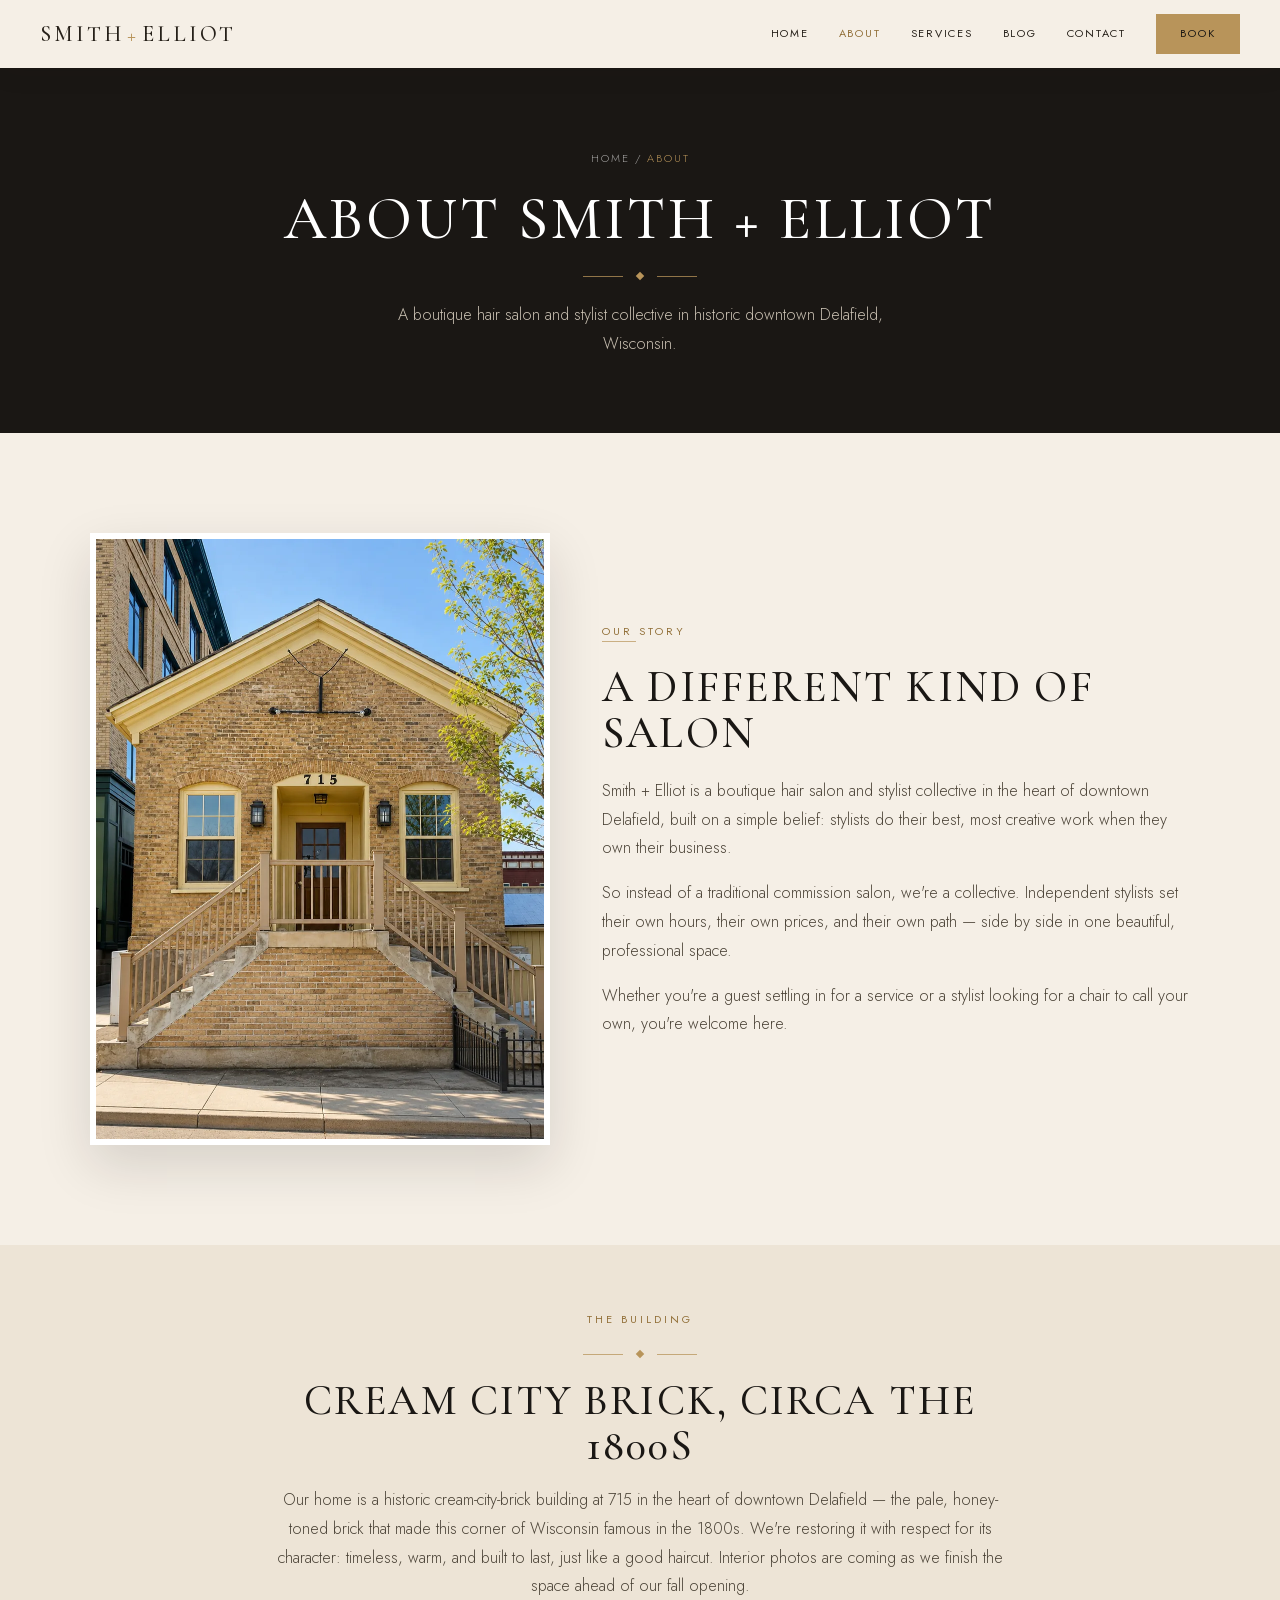
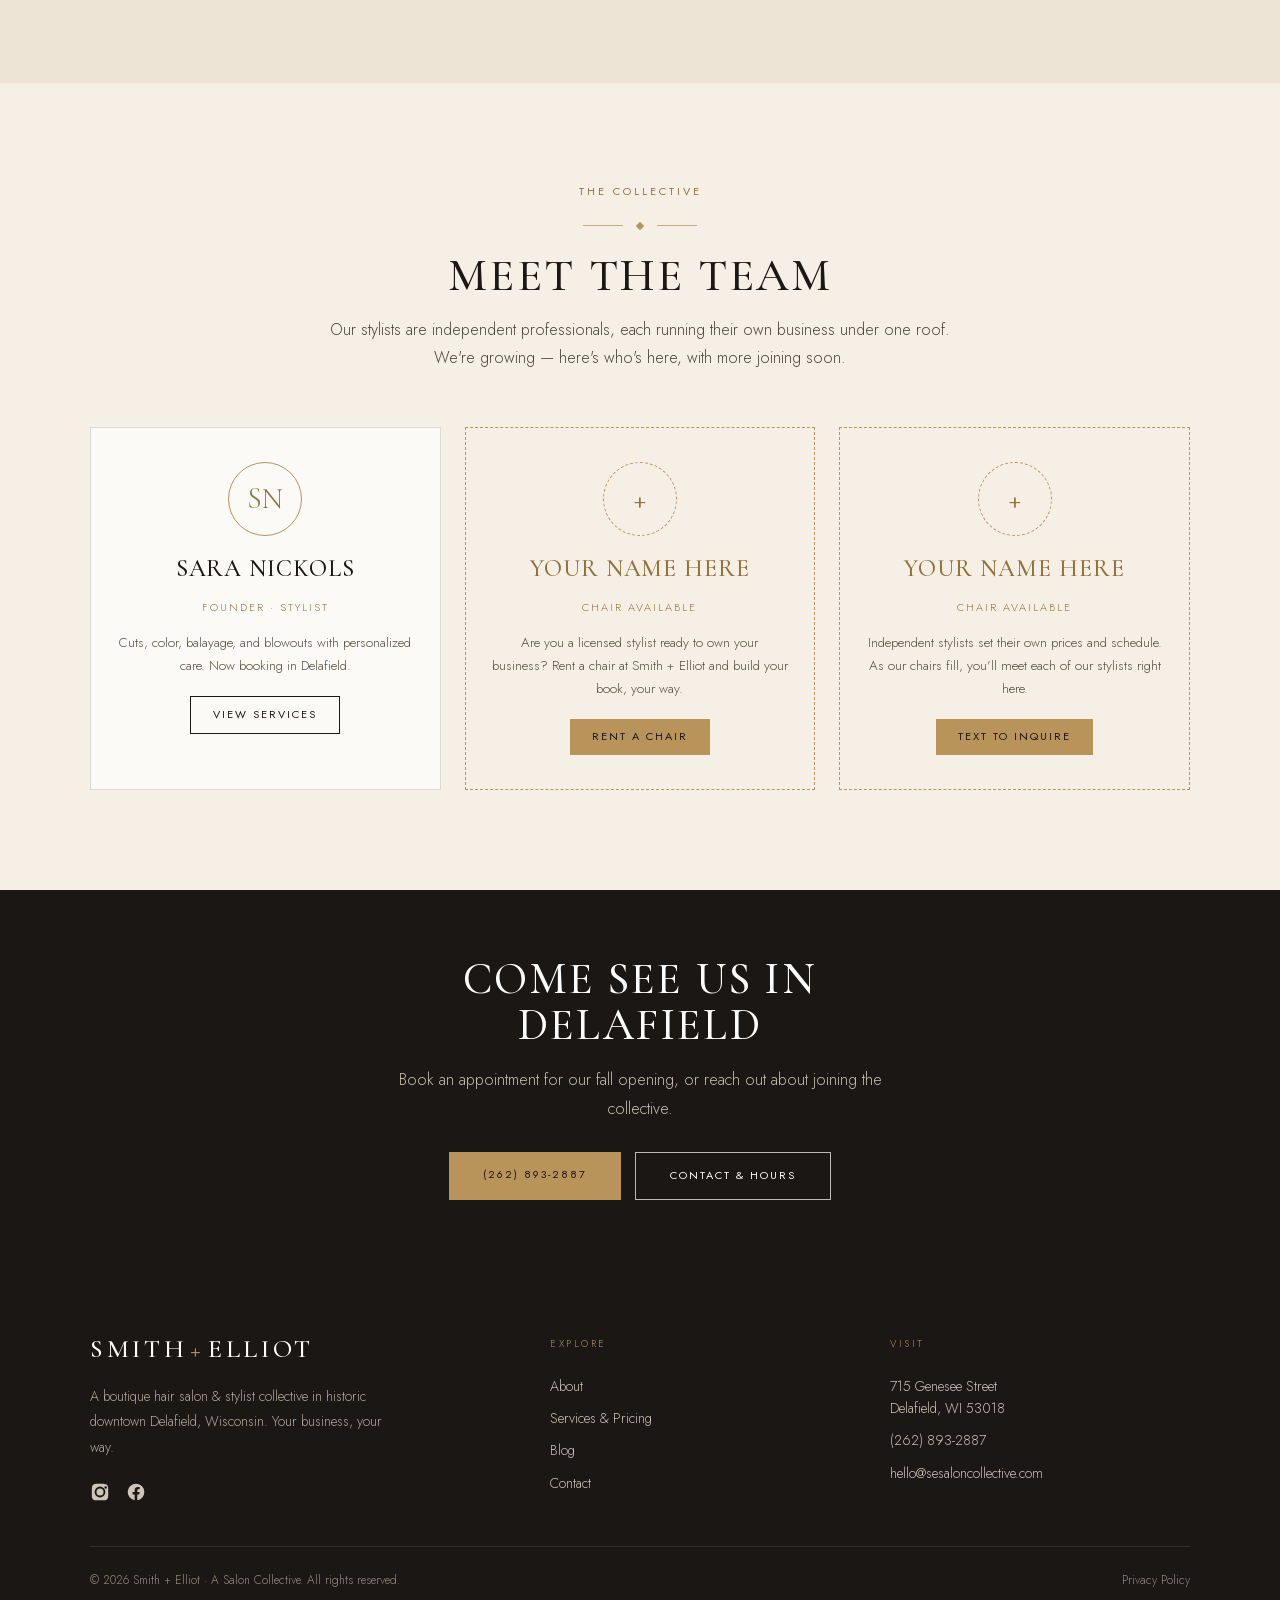
==== commit 4938cee0: "Rename 'Journal' to 'Blog' across the site Label-only change; URL stays blog.html so no links break." ====
--- a/about.html
+++ b/about.html
@@ -51,7 +51,7 @@
     <a href="index.html" class="nav-link">Home</a>
     <a href="about.html" class="nav-link active">About</a>
     <a href="services.html" class="nav-link">Services</a>
-    <a href="blog.html" class="nav-link">Journal</a>
+    <a href="blog.html" class="nav-link">Blog</a>
     <a href="contact.html" class="nav-link">Contact</a>
     <a href="contact.html" class="btn btn-gold" style="padding:11px 24px;">Book</a>
   </div>
@@ -65,7 +65,7 @@
   <a href="index.html" class="nav-link">Home</a>
   <a href="about.html" class="nav-link">About</a>
   <a href="services.html" class="nav-link">Services</a>
-  <a href="blog.html" class="nav-link">Journal</a>
+  <a href="blog.html" class="nav-link">Blog</a>
   <a href="contact.html" class="nav-link">Contact</a>
   <a href="contact.html" class="btn btn-gold">Book</a>
   <div class="menu-social">
@@ -182,7 +182,7 @@
         <div class="footer-heading">Explore</div>
         <a href="about.html" class="footer-link">About</a>
         <a href="services.html" class="footer-link">Services &amp; Pricing</a>
-        <a href="blog.html" class="footer-link">Journal</a>
+        <a href="blog.html" class="footer-link">Blog</a>
         <a href="contact.html" class="footer-link">Contact</a>
       </div>
       <div>
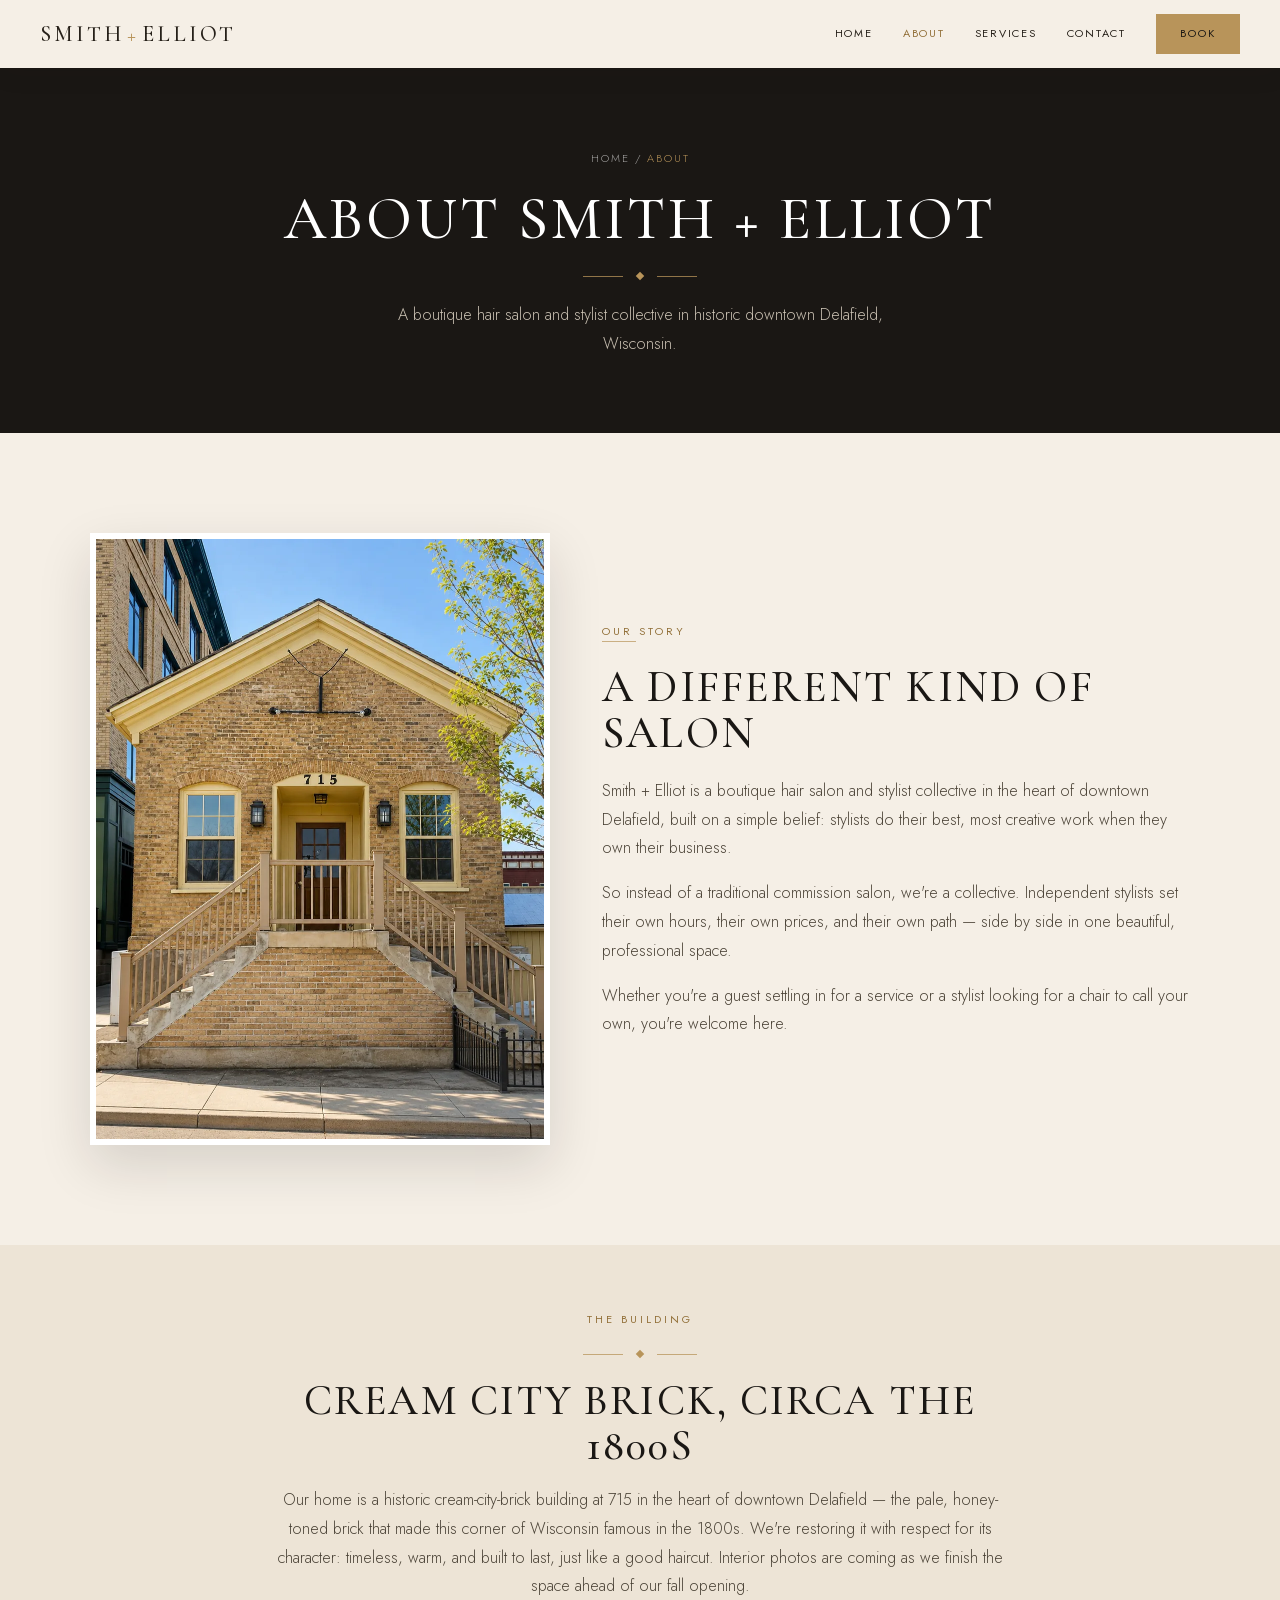
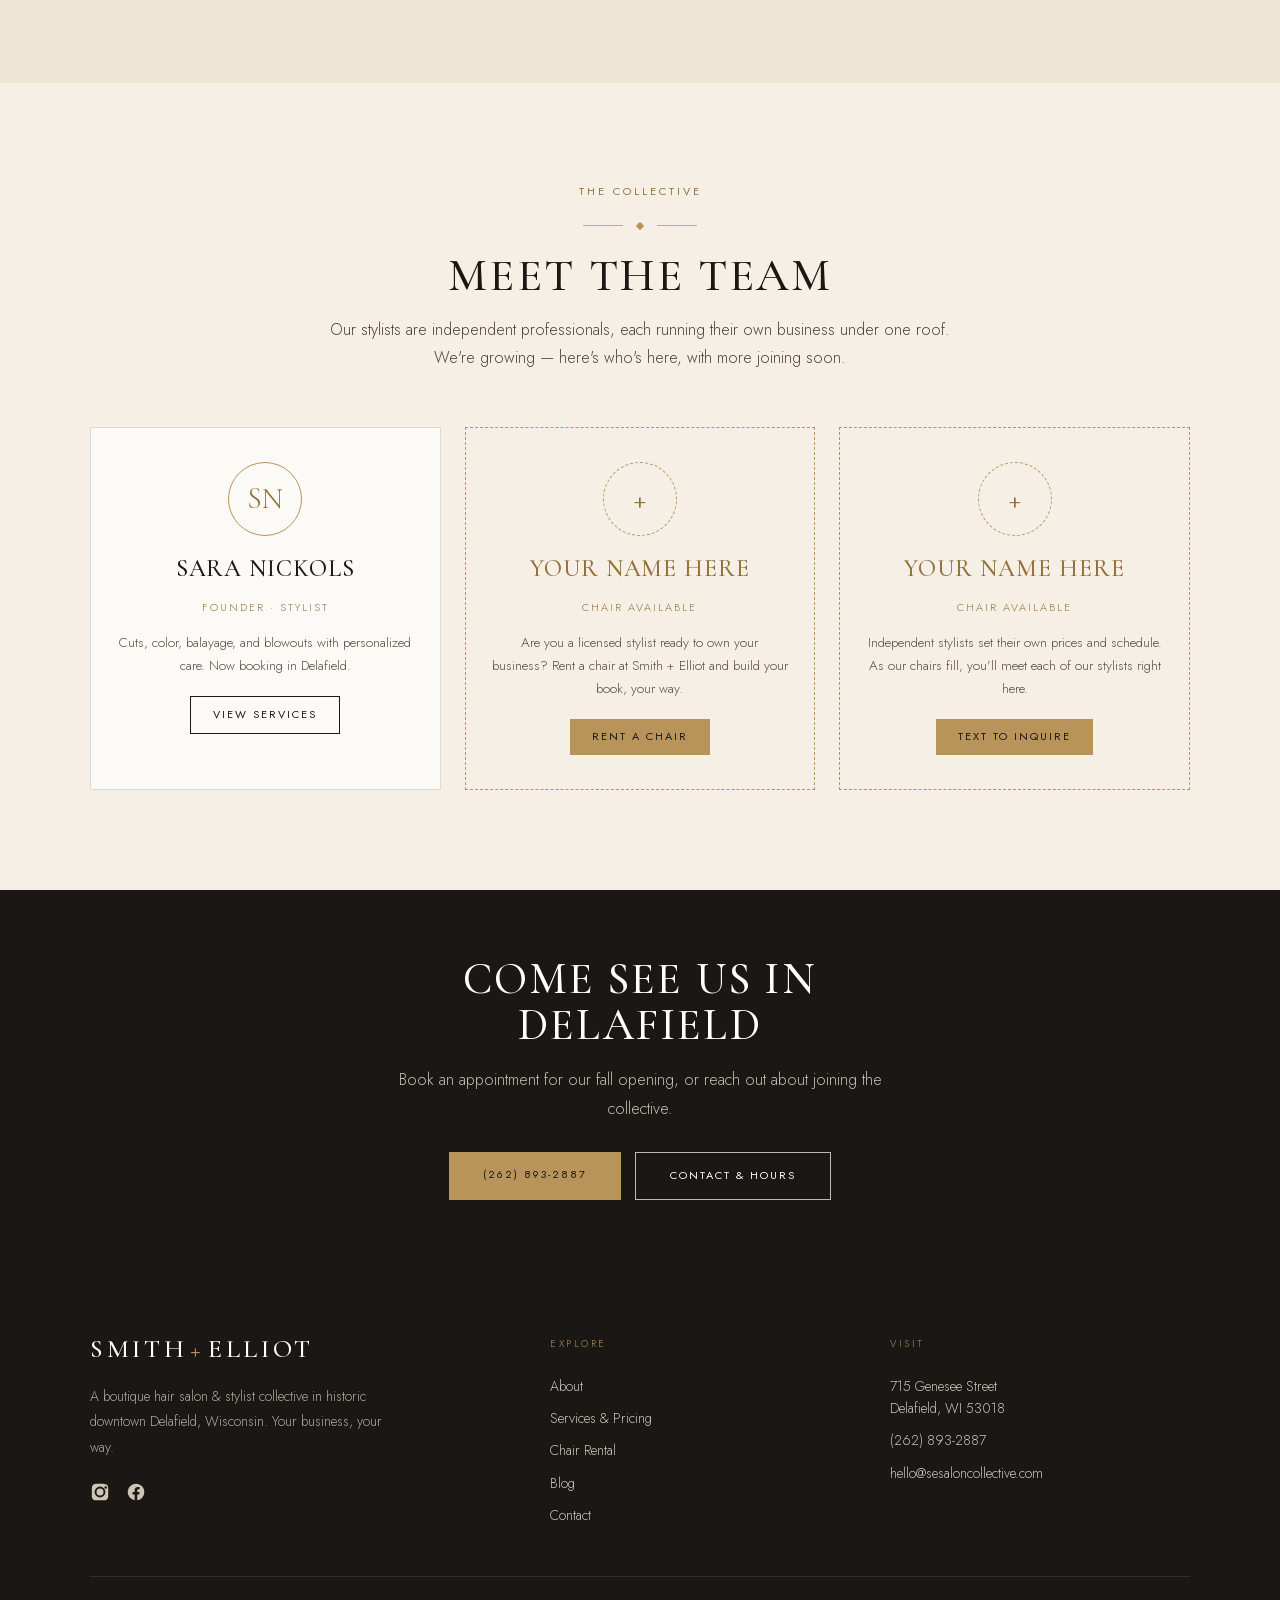
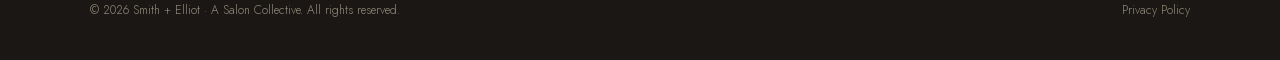
==== commit de3bcefd: "Add Lake Country chair-rental page + recruiting blog; Blog nav to footer only Optimize for 'chair re" ====
--- a/about.html
+++ b/about.html
@@ -51,7 +51,6 @@
     <a href="index.html" class="nav-link">Home</a>
     <a href="about.html" class="nav-link active">About</a>
     <a href="services.html" class="nav-link">Services</a>
-    <a href="blog.html" class="nav-link">Blog</a>
     <a href="contact.html" class="nav-link">Contact</a>
     <a href="contact.html" class="btn btn-gold" style="padding:11px 24px;">Book</a>
   </div>
@@ -65,7 +64,6 @@
   <a href="index.html" class="nav-link">Home</a>
   <a href="about.html" class="nav-link">About</a>
   <a href="services.html" class="nav-link">Services</a>
-  <a href="blog.html" class="nav-link">Blog</a>
   <a href="contact.html" class="nav-link">Contact</a>
   <a href="contact.html" class="btn btn-gold">Book</a>
   <div class="menu-social">
@@ -182,6 +180,7 @@
         <div class="footer-heading">Explore</div>
         <a href="about.html" class="footer-link">About</a>
         <a href="services.html" class="footer-link">Services &amp; Pricing</a>
+        <a href="chair-rental-lake-country.html" class="footer-link">Chair Rental</a>
         <a href="blog.html" class="footer-link">Blog</a>
         <a href="contact.html" class="footer-link">Contact</a>
       </div>
